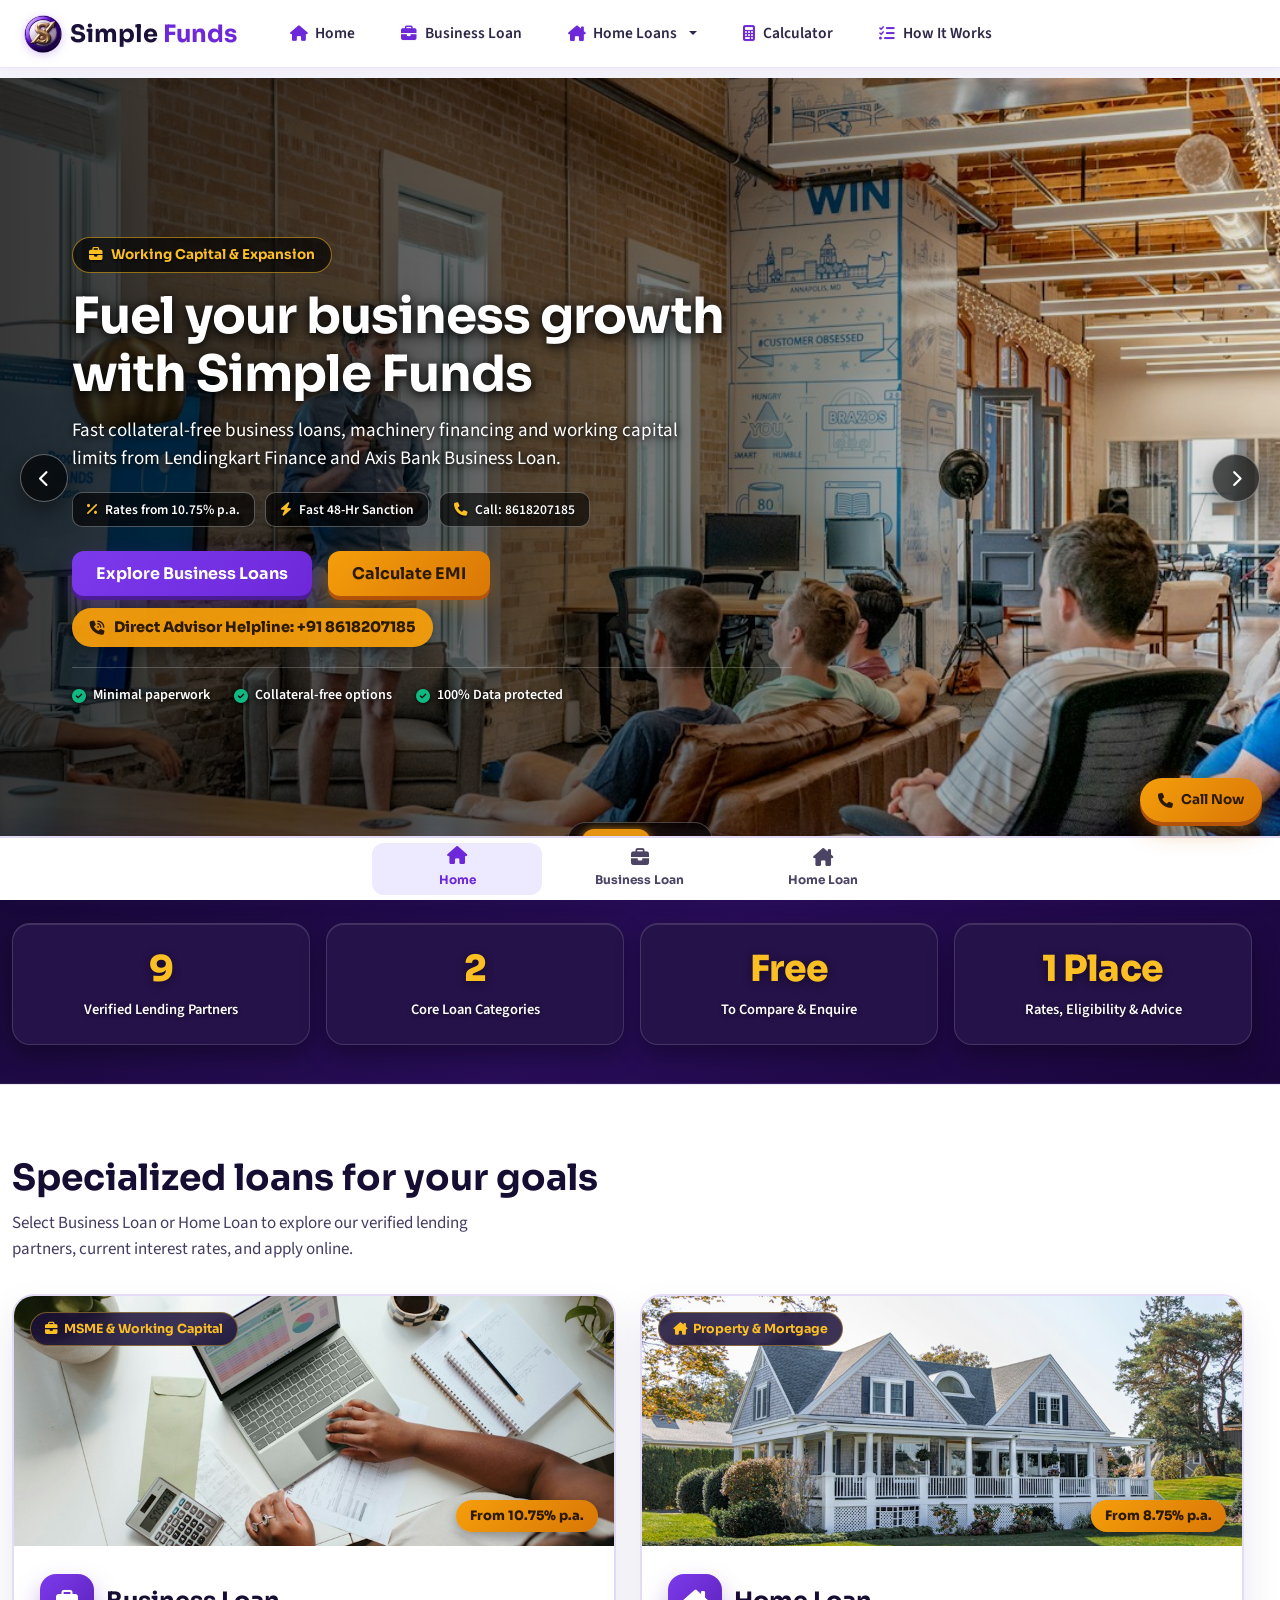
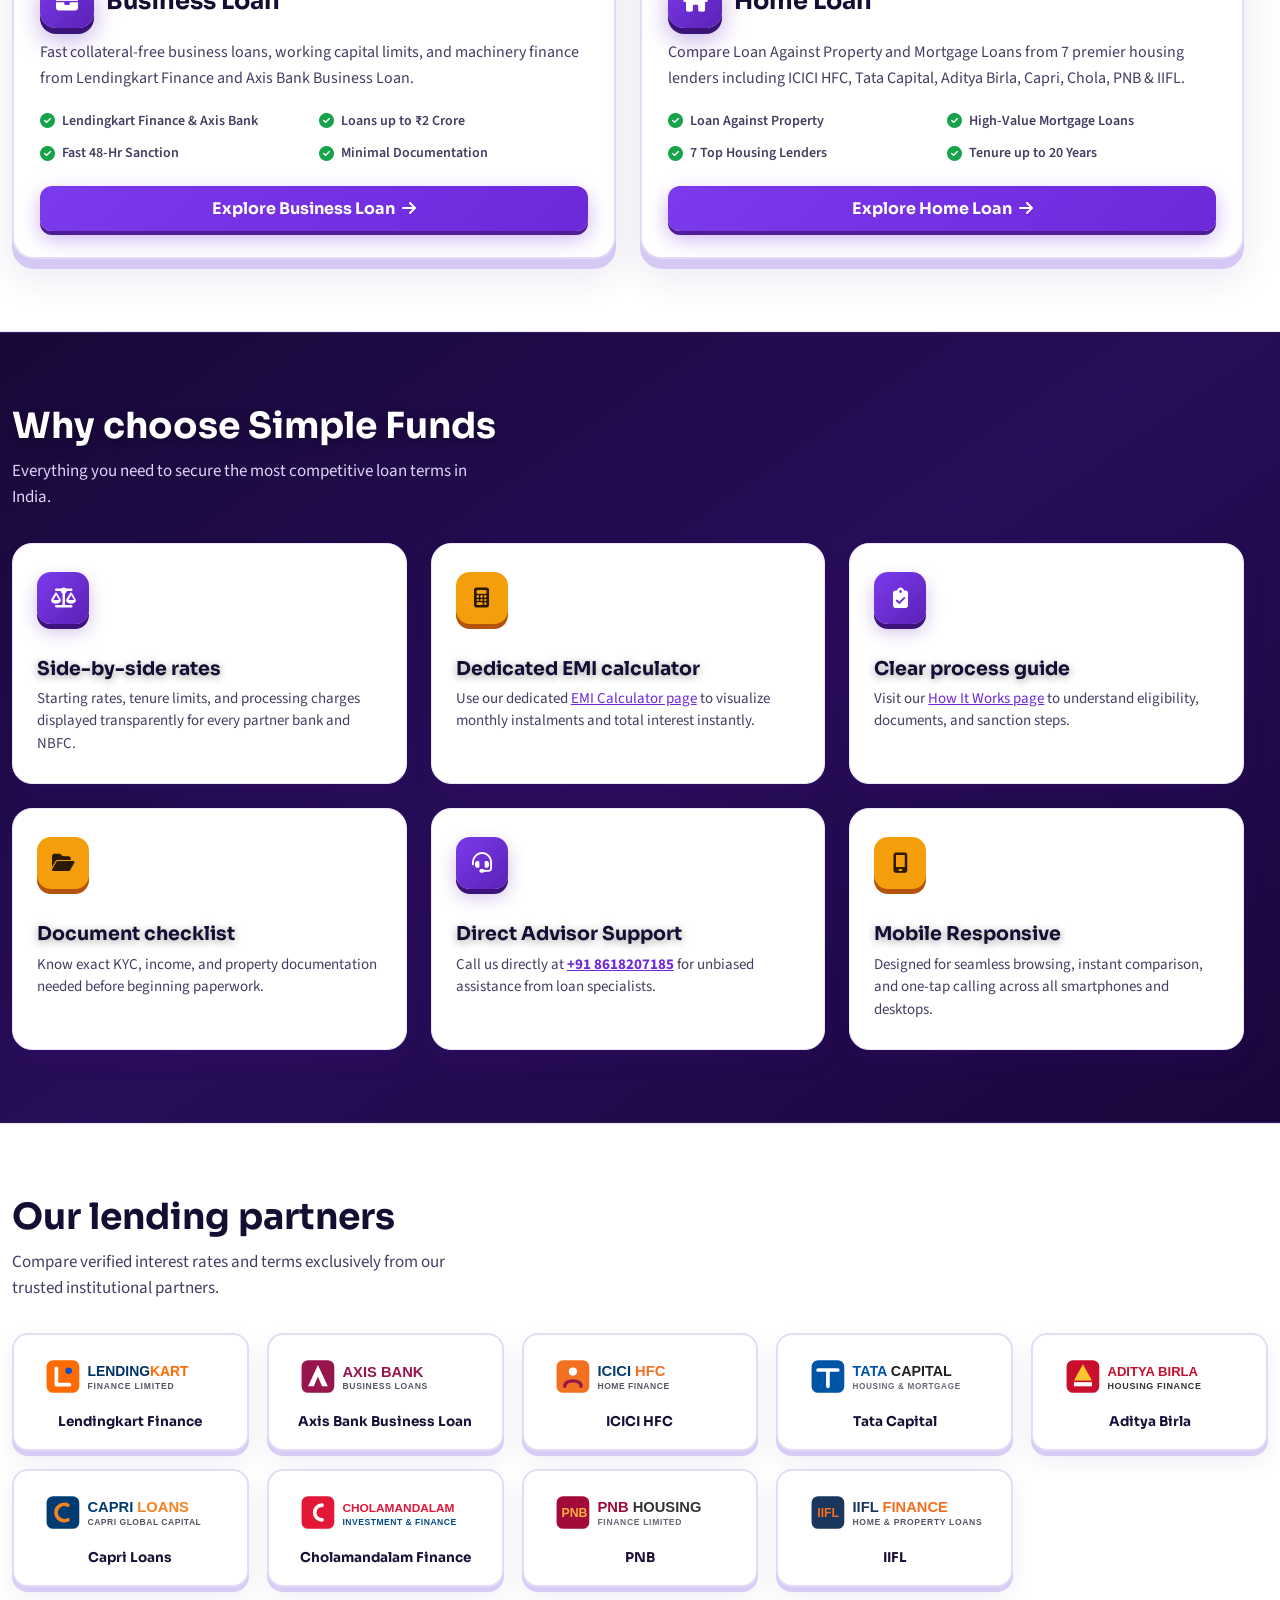
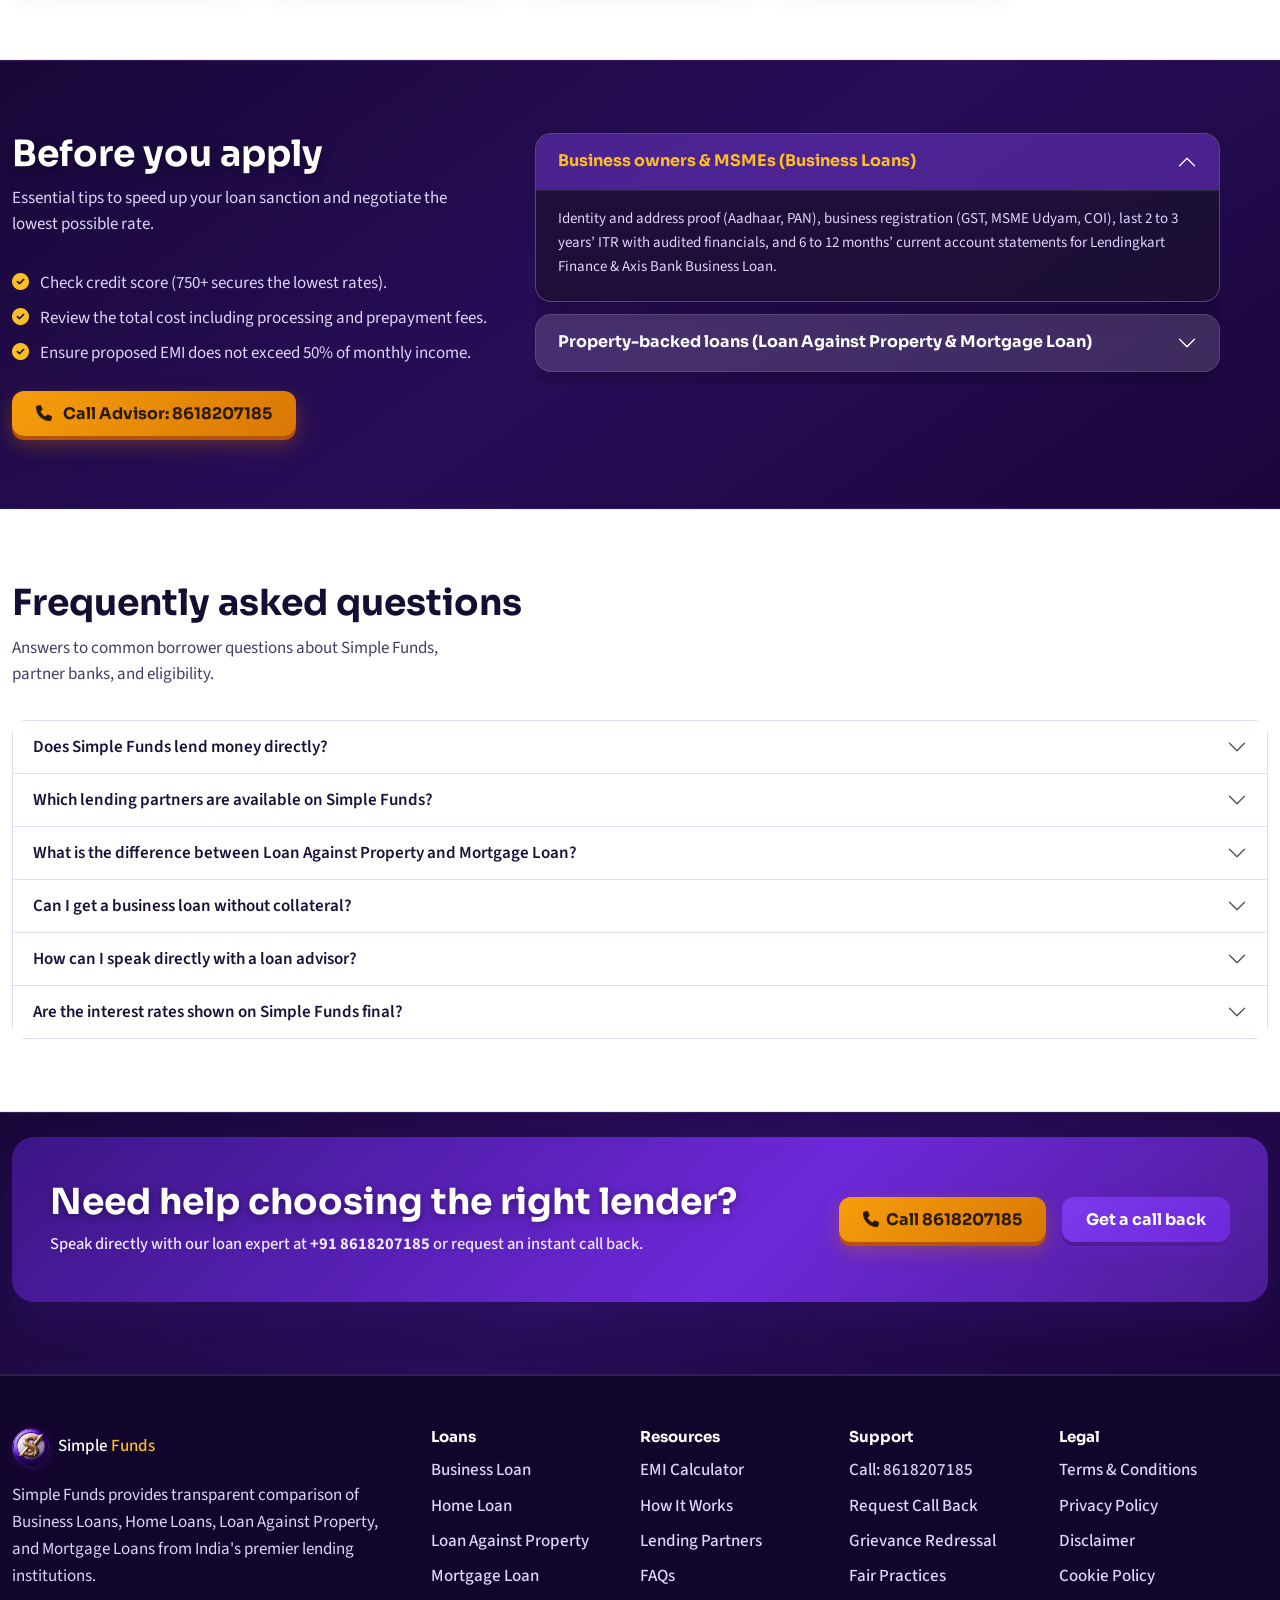
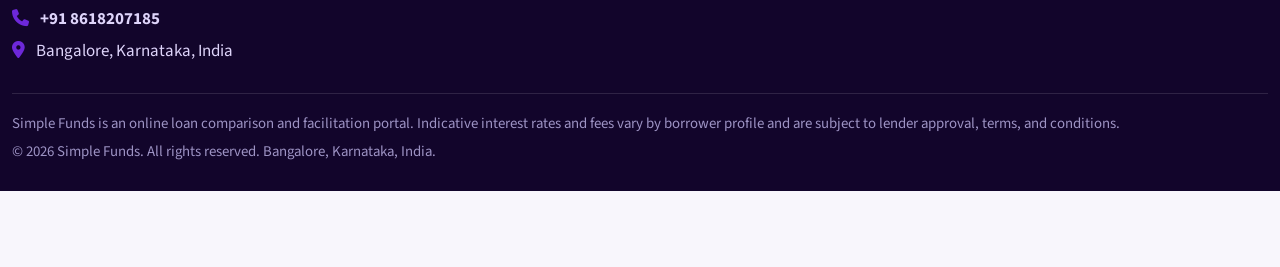
==== index.html @ 4ee2e605 "initial commit" ====
<!DOCTYPE html>
<html lang="en" data-bs-theme="light">

<head>
  <meta charset="utf-8">
  <meta name="viewport" content="width=device-width, initial-scale=1, viewport-fit=cover">
  <title>Simple Funds – Compare Business Loans &amp; Home Loans</title>
  <meta name="description"
    content="Simple Funds helps you compare Business Loans, Home Loans, Loan Against Property, and Mortgage Loans from India's top verified lenders. Call +91 8618207185.">
  <link rel="icon" href="assets/favicon.png" type="image/png">
  <link href="https://fonts.googleapis.com/css2?family=Sora:wght@500;600;700;800&family=Source+Sans+3:wght@400;600;700&display=swap"
    rel="stylesheet">
  <link rel="stylesheet" href="https://cdnjs.cloudflare.com/ajax/libs/font-awesome/6.5.1/css/all.min.css">
  <link href="css/bootstrap.min.css" rel="stylesheet">
  <link href="css/style.css" rel="stylesheet">
  <link href="css/carousel.css" rel="stylesheet">
  <link href="css/responsive.css" rel="stylesheet">
</head>

<body>
  <!-- Preloader -->
  <div class="sf-preloader" id="preloader" aria-label="Loading Simple Funds">
    <div class="sf-preloader-box">
      <div class="sf-preloader-ring-wrap">
        <div class="sf-preloader-ring"></div>
        <img src="assets/logo.png" alt="Simple Funds Logo" class="sf-preloader-logo">
      </div>
      <div class="sf-preloader-brand">Simple <span>Funds</span></div>
      <div class="sf-preloader-sub">Trusted Loan Partner</div>
    </div>
  </div>

  <!-- Fixed Top Navbar (No Login/Register Buttons, No Phone Number) -->
  <header>
    <nav class="navbar navbar-expand-xl qf-nav fixed-top" aria-label="Main">
      <div class="container-fluid">
        <a class="navbar-brand d-flex align-items-center gap-2" href="index.html">
          <img src="assets/logo.png" alt="Simple Funds Logo" class="brand-logo-img" width="40" height="40">
          <span class="wm">Simple <span class="b2">Funds</span></span>
        </a>
        <button class="navbar-toggler" type="button" data-bs-toggle="collapse" data-bs-target="#nav" aria-controls="nav"
          aria-expanded="false" aria-label="Toggle navigation"><span class="tg"></span></button>
        <div class="collapse navbar-collapse" id="nav">
          <ul class="navbar-nav ms-auto mb-2 mb-xl-0" id="menu">
            <li class="nav-item">
              <a class="nav-link active" href="index.html"><i class="fa-solid fa-house"></i> Home</a>
            </li>
            <li class="nav-item">
              <a class="nav-link" href="business-loan.html"><i class="fa-solid fa-briefcase"></i> Business Loan</a>
            </li>
            <li class="nav-item dropdown">
              <a class="nav-link dropdown-toggle" href="home-loan.html" role="button" data-bs-toggle="dropdown" aria-expanded="false">
                <i class="fa-solid fa-house-chimney"></i> Home Loans
              </a>
              <ul class="dropdown-menu">
                <li><a class="dropdown-item" href="home-loan.html"><i class="fa-solid fa-house-chimney"></i> Home Loan Overview</a></li>
                <li><a class="dropdown-item" href="loan-against-property.html"><i class="fa-solid fa-landmark"></i> Loan Against Property</a></li>
                <li><a class="dropdown-item" href="mortgage-loan.html"><i class="fa-solid fa-file-contract"></i> Mortgage Loan</a></li>
              </ul>
            </li>
            <li class="nav-item">
              <a class="nav-link" href="calculator.html"><i class="fa-solid fa-calculator"></i> Calculator</a>
            </li>
            <li class="nav-item">
              <a class="nav-link" href="how-it-works.html"><i class="fa-solid fa-list-check"></i> How It Works</a>
            </li>
          </ul>
        </div>
      </div>
    </nav>
  </header>

  <!-- HOME VIEW -->
  <main id="view-home">
    <!-- SECTION 1: FULL-SECTION HERO CAROUSEL WITH DISTINCT PHOTOS & PHONE -->
    <section class="hero-full-section" id="heroSection">
      <div class="hero-carousel-container" id="heroCarousel">
        <!-- Slide 1: Business Loan -->
        <div class="hero-slide active" data-slide="0">
          <div class="hero-slide-bg" style="background-image: url('assets/hero-business-loan.jpg')"></div>
          <div class="hero-slide-overlay"></div>
          <div class="container hero-content-container">
            <div class="hero-direct-content">
              <span class="eyebrow"><i class="fa-solid fa-briefcase"></i> Working Capital &amp; Expansion</span>
              <h1 class="hero-title">Fuel your business growth with Simple Funds</h1>
              <p class="hero-lead">Fast collateral-free business loans, machinery financing and working capital limits from Lendingkart Finance and Axis Bank Business Loan.</p>
              <div class="hero-highlights">
                <span class="hl-chip"><i class="fa-solid fa-percent"></i> Rates from 10.75% p.a.</span>
                <span class="hl-chip"><i class="fa-solid fa-bolt"></i> Fast 48-Hr Sanction</span>
                <span class="hl-chip"><i class="fa-solid fa-phone"></i> Call: 8618207185</span>
              </div>
              <div class="d-flex flex-wrap gap-3 mt-4">
                <a class="btn btn-3d" href="business-loan.html">Explore Business Loans</a>
                <a class="btn btn-3d btn-alt" href="calculator.html">Calculate EMI</a>
              </div>
              <div>
                <a href="tel:8618207185" class="hero-phone-pill"><i class="fa-solid fa-phone-volume"></i> Direct Advisor Helpline: +91 8618207185</a>
              </div>
              <ul class="hero-ticks">
                <li><i class="fa-solid fa-circle-check"></i> Minimal paperwork</li>
                <li><i class="fa-solid fa-circle-check"></i> Collateral-free options</li>
                <li><i class="fa-solid fa-circle-check"></i> 100% Data protected</li>
              </ul>
            </div>
          </div>
        </div>

        <!-- Slide 2: Home Loan -->
        <div class="hero-slide" data-slide="1">
          <div class="hero-slide-bg" style="background-image: url('assets/hero-home-loan.jpg')"></div>
          <div class="hero-slide-overlay"></div>
          <div class="container hero-content-container">
            <div class="hero-direct-content">
              <span class="eyebrow"><i class="fa-solid fa-house-chimney"></i> Property &amp; Housing Finance</span>
              <h1 class="hero-title">Unlock the best property &amp; home loan rates</h1>
              <p class="hero-lead">Compare Loan Against Property and Mortgage Loans across 7 premier housing finance institutions with personalized advisor guidance.</p>
              <div class="hero-highlights">
                <span class="hl-chip"><i class="fa-solid fa-percent"></i> Rates from 8.75% p.a.</span>
                <span class="hl-chip"><i class="fa-solid fa-calendar"></i> Up to 20 Yrs Tenure</span>
                <span class="hl-chip"><i class="fa-solid fa-phone"></i> Helpdesk: 8618207185</span>
              </div>
              <div class="d-flex flex-wrap gap-3 mt-4">
                <a class="btn btn-3d" href="home-loan.html">Explore Home Loans</a>
                <a class="btn btn-3d btn-alt" href="calculator.html">Calculate EMI</a>
              </div>
              <div>
                <a href="tel:8618207185" class="hero-phone-pill"><i class="fa-solid fa-phone-volume"></i> Home Loan Desk: +91 8618207185</a>
              </div>
              <ul class="hero-ticks">
                <li><i class="fa-solid fa-circle-check"></i> Instant eligibility check</li>
                <li><i class="fa-solid fa-circle-check"></i> Zero hidden charges</li>
                <li><i class="fa-solid fa-circle-check"></i> Doorstep documentation</li>
              </ul>
            </div>
          </div>
        </div>

        <!-- Slide 3: Mortgage Loan -->
        <div class="hero-slide" data-slide="2">
          <div class="hero-slide-bg" style="background-image: url('assets/carousel-mortgage.jpg')"></div>
          <div class="hero-slide-overlay"></div>
          <div class="container hero-content-container">
            <div class="hero-direct-content">
              <span class="eyebrow"><i class="fa-solid fa-file-contract"></i> High-Value Funding</span>
              <h1 class="hero-title">Unlock high capital with property mortgage loans</h1>
              <p class="hero-lead">Leverage your residential or commercial property to secure large funds from ICICI HFC, Tata Capital, Aditya Birla, Capri, Chola, PNB &amp; IIFL.</p>
              <div class="hero-highlights">
                <span class="hl-chip"><i class="fa-solid fa-percent"></i> Rates from 8.75% p.a.</span>
                <span class="hl-chip"><i class="fa-solid fa-coins"></i> High Loan Amounts</span>
                <span class="hl-chip"><i class="fa-solid fa-phone"></i> 8618207185</span>
              </div>
              <div class="d-flex flex-wrap gap-3 mt-4">
                <a class="btn btn-3d" href="mortgage-loan.html">View Mortgage Rates</a>
                <a class="btn btn-3d btn-alt" href="calculator.html">Calculate EMI</a>
              </div>
              <div>
                <a href="tel:8618207185" class="hero-phone-pill"><i class="fa-solid fa-phone-volume"></i> Mortgage Specialist: +91 8618207185</a>
              </div>
              <ul class="hero-ticks">
                <li><i class="fa-solid fa-circle-check"></i> Continue owning your property</li>
                <li><i class="fa-solid fa-circle-check"></i> Lower EMI with long tenure</li>
                <li><i class="fa-solid fa-circle-check"></i> Quick valuation &amp; sanction</li>
              </ul>
            </div>
          </div>
        </div>

        <!-- Slide 4: Loan Against Property -->
        <div class="hero-slide" data-slide="3">
          <div class="hero-slide-bg" style="background-image: url('assets/carousel-property.jpg')"></div>
          <div class="hero-slide-overlay"></div>
          <div class="container hero-content-container">
            <div class="hero-direct-content">
              <span class="eyebrow"><i class="fa-solid fa-landmark"></i> Commercial &amp; Residential</span>
              <h1 class="hero-title">Loan against property at attractive interest rates</h1>
              <p class="hero-lead">Monetize your property's value without selling it. Enjoy high funding limits up to 70% LTV, flexible repayment, and fast processing.</p>
              <div class="hero-highlights">
                <span class="hl-chip"><i class="fa-solid fa-percent"></i> Rates from 8.75% p.a.</span>
                <span class="hl-chip"><i class="fa-solid fa-chart-line"></i> Up to 70% Property Value</span>
                <span class="hl-chip"><i class="fa-solid fa-phone"></i> 8618207185</span>
              </div>
              <div class="d-flex flex-wrap gap-3 mt-4">
                <a class="btn btn-3d" href="loan-against-property.html">Explore Loan Against Property</a>
                <a class="btn btn-3d btn-alt" href="calculator.html">Calculate EMI</a>
              </div>
              <div>
                <a href="tel:8618207185" class="hero-phone-pill"><i class="fa-solid fa-phone-volume"></i> Talk to LAP Expert: +91 8618207185</a>
              </div>
              <ul class="hero-ticks">
                <li><i class="fa-solid fa-circle-check"></i> For salaried &amp; business owners</li>
                <li><i class="fa-solid fa-circle-check"></i> Transparent fee structure</li>
                <li><i class="fa-solid fa-circle-check"></i> End-to-end advisor support</li>
              </ul>
            </div>
          </div>
        </div>
      </div>

      <!-- Carousel Navigation Controls -->
      <button class="hero-nav-btn hero-prev-btn" id="heroPrevBtn" aria-label="Previous Slide">
        <i class="fa-solid fa-chevron-left"></i>
      </button>
      <button class="hero-nav-btn hero-next-btn" id="heroNextBtn" aria-label="Next Slide">
        <i class="fa-solid fa-chevron-right"></i>
      </button>

      <!-- Carousel Indicators -->
      <div class="hero-indicators" id="heroIndicators">
        <button class="hero-ind active" data-slide="0" aria-label="Slide 1: Business Loans"><span>Business</span></button>
        <button class="hero-ind" data-slide="1" aria-label="Slide 2: Home Loans"><span>Home</span></button>
        <button class="hero-ind" data-slide="2" aria-label="Slide 3: Mortgage Loans"><span>Mortgage</span></button>
        <button class="hero-ind" data-slide="3" aria-label="Slide 4: Loan Against Property"><span>Property</span></button>
      </div>
    </section>

    <!-- SECTION 2: FACTS -->
    <section class="facts sec-purple sec-relative">
      <div class="container position-relative" style="z-index: 1;">
        <div class="row g-3 text-center" id="facts">
          <div class="col-6 col-lg-3">
            <div class="fact tilt">
              <strong>9</strong>
              <span>Verified Lending Partners</span>
            </div>
          </div>
          <div class="col-6 col-lg-3">
            <div class="fact tilt">
              <strong>2</strong>
              <span>Core Loan Categories</span>
            </div>
          </div>
          <div class="col-6 col-lg-3">
            <div class="fact tilt">
              <strong>Free</strong>
              <span>To Compare &amp; Enquire</span>
            </div>
          </div>
          <div class="col-6 col-lg-3">
            <div class="fact tilt">
              <strong>1 Place</strong>
              <span>Rates, Eligibility &amp; Advice</span>
            </div>
          </div>
        </div>
      </div>
    </section>

    <!-- SECTION 3: SPECIALIZED LOANS FOR YOUR GOALS (ONLY 2 CARDS WITH PICTURE: BUSINESS LOAN & HOME LOAN) -->
    <section class="py-section sec-white sec-relative" id="loans">
      <div class="container position-relative" style="z-index: 1;">
        <h2>Specialized loans for your goals</h2>
        <p class="sub">Select Business Loan or Home Loan to explore our verified lending partners, current interest rates, and apply online.</p>
        <div class="row g-4" id="cards">
          <!-- Card 1: Business Loan with Picture -->
          <div class="col-md-6">
            <a class="loan-pic-card tilt" href="business-loan.html">
              <div class="loan-pic-wrap">
                <img src="assets/card-business-loan.jpg" alt="Business Loan">
                <span class="loan-pic-badge"><i class="fa-solid fa-briefcase"></i> MSME &amp; Working Capital</span>
                <span class="loan-pic-rate-pill">From 10.75% p.a.</span>
              </div>
              <div class="loan-pic-body">
                <div class="loan-pic-title">
                  <span class="ico3d"><i class="fa-solid fa-briefcase"></i></span>
                  <h3>Business Loan</h3>
                </div>
                <p class="loan-pic-desc">Fast collateral-free business loans, working capital limits, and machinery finance from Lendingkart Finance and Axis Bank Business Loan.</p>
                <ul class="loan-pic-points">
                  <li><i class="fa-solid fa-circle-check"></i> Lendingkart Finance</li>
                  <li><i class="fa-solid fa-circle-check"></i> Axis Bank Business Loan</li>
                  <li><i class="fa-solid fa-circle-check"></i> Fast 48-Hr Sanction</li>
                  <li><i class="fa-solid fa-circle-check"></i> Minimal Documentation</li>
                </ul>
                <div class="loan-pic-Action">
                  <span class="btn btn-3d w-100">Explore Business Loan <i class="fa-solid fa-arrow-right ms-1"></i></span>
                </div>
              </div>
            </a>
          </div>

          <!-- Card 2: Home Loan with Picture -->
          <div class="col-md-6">
            <a class="loan-pic-card tilt" href="home-loan.html">
              <div class="loan-pic-wrap">
                <img src="assets/card-home-loan.jpg" alt="Home Loan">
                <span class="loan-pic-badge"><i class="fa-solid fa-house-chimney"></i> Property &amp; Mortgage</span>
                <span class="loan-pic-rate-pill">From 8.75% p.a.</span>
              </div>
              <div class="loan-pic-body">
                <div class="loan-pic-title">
                  <span class="ico3d"><i class="fa-solid fa-house-chimney"></i></span>
                  <h3>Home Loan</h3>
                </div>
                <p class="loan-pic-desc">Click to explore Loan Against Property and Mortgage Loans from 7 premier housing lenders: ICICI HFC, Tata Capital, Aditya Birla, Capri, Chola, PNB &amp; IIFL.</p>
                <ul class="loan-pic-points">
                  <li><i class="fa-solid fa-circle-check"></i> Loan Against Property</li>
                  <li><i class="fa-solid fa-circle-check"></i> Mortgage Loan</li>
                  <li><i class="fa-solid fa-circle-check"></i> 7 Top Housing Lenders</li>
                  <li><i class="fa-solid fa-circle-check"></i> Tenure up to 20 Years</li>
                </ul>
                <div class="loan-pic-Action">
                  <span class="btn btn-3d w-100">Explore Home Loan <i class="fa-solid fa-arrow-right ms-1"></i></span>
                </div>
              </div>
            </a>
          </div>
        </div>
      </div>
    </section>

    <!-- SECTION 4: WHY CHOOSE SIMPLE FUNDS (FEATURES) -->
    <section class="py-section sec-purple sec-relative" id="features">
      <div class="container position-relative" style="z-index: 1;">
        <h2>Why choose Simple Funds</h2>
        <p class="sub">Everything you need to secure the most competitive loan terms in India.</p>
        <div class="row g-4 alt-ico">
          <div class="col-md-6 col-lg-4">
            <div class="feat tilt"><span class="ico3d"><i class="fa-solid fa-scale-balanced"></i></span>
              <h3>Side-by-side rates</h3>
              <p>Starting rates, tenure limits, and processing charges displayed transparently for every partner bank and NBFC.</p>
            </div>
          </div>
          <div class="col-md-6 col-lg-4">
            <div class="feat tilt"><span class="ico3d"><i class="fa-solid fa-calculator"></i></span>
              <h3>Dedicated EMI calculator</h3>
              <p>Use our dedicated <a href="calculator.html">EMI Calculator page</a> to visualize monthly instalments and total interest instantly.</p>
            </div>
          </div>
          <div class="col-md-6 col-lg-4">
            <div class="feat tilt"><span class="ico3d"><i class="fa-solid fa-clipboard-check"></i></span>
              <h3>Clear process guide</h3>
              <p>Visit our <a href="how-it-works.html">How It Works page</a> to understand eligibility, documents, and sanction steps.</p>
            </div>
          </div>
          <div class="col-md-6 col-lg-4">
            <div class="feat tilt"><span class="ico3d"><i class="fa-solid fa-folder-open"></i></span>
              <h3>Document checklist</h3>
              <p>Know exact KYC, income, and property documentation needed before beginning paperwork.</p>
            </div>
          </div>
          <div class="col-md-6 col-lg-4">
            <div class="feat tilt"><span class="ico3d"><i class="fa-solid fa-headset"></i></span>
              <h3>Direct Advisor Support</h3>
              <p>Call us directly at <strong><a href="tel:8618207185">+91 8618207185</a></strong> for unbiased assistance from loan specialists.</p>
            </div>
          </div>
          <div class="col-md-6 col-lg-4">
            <div class="feat tilt"><span class="ico3d"><i class="fa-solid fa-mobile-screen"></i></span>
              <h3>Mobile Responsive</h3>
              <p>Designed for seamless browsing, instant comparison, and one-tap calling across all smartphones and desktops.</p>
            </div>
          </div>
        </div>
      </div>
    </section>

    <!-- SECTION 5: OUR LENDING PARTNERS (ONLY THE LISTED BANKS) -->
    <section class="py-section sec-white sec-relative" id="partners">
      <div class="container position-relative" style="z-index: 1;">
        <h2>Our lending partners</h2>
        <p class="sub">Compare verified interest rates and terms exclusively from our trusted institutional partners.</p>
        <div class="partners-logo-grid" id="partnerList">
          <a href="business-loan.html" class="partner-logo-card tilt">
            <img src="assets/lenders/lendingkart.svg" alt="Lendingkart Finance Logo">
            <span>Lendingkart Finance</span>
          </a>
          <a href="business-loan.html" class="partner-logo-card tilt">
            <img src="assets/lenders/axis-bank.svg" alt="Axis Bank Business Loan Logo">
            <span>Axis Bank Business Loan</span>
          </a>
          <a href="loan-against-property.html" class="partner-logo-card tilt">
            <img src="assets/lenders/icici-hfc.svg" alt="ICICI HFC Logo">
            <span>ICICI HFC</span>
          </a>
          <a href="loan-against-property.html" class="partner-logo-card tilt">
            <img src="assets/lenders/tata-capital.svg" alt="Tata Capital Logo">
            <span>Tata Capital</span>
          </a>
          <a href="loan-against-property.html" class="partner-logo-card tilt">
            <img src="assets/lenders/aditya-birla.svg" alt="Aditya Birla Logo">
            <span>Aditya Birla</span>
          </a>
          <a href="loan-against-property.html" class="partner-logo-card tilt">
            <img src="assets/lenders/capri-loans.svg" alt="Capri Loans Logo">
            <span>Capri Loans</span>
          </a>
          <a href="loan-against-property.html" class="partner-logo-card tilt">
            <img src="assets/lenders/chola.svg" alt="Cholamandalam Finance Logo">
            <span>Cholamandalam Finance</span>
          </a>
          <a href="loan-against-property.html" class="partner-logo-card tilt">
            <img src="assets/lenders/pnb.svg" alt="PNB Housing Finance Logo">
            <span>PNB</span>
          </a>
          <a href="loan-against-property.html" class="partner-logo-card tilt">
            <img src="assets/lenders/iifl.svg" alt="IIFL Finance Logo">
            <span>IIFL</span>
          </a>
        </div>
      </div>
    </section>

    <!-- SECTION 6: BEFORE YOU APPLY -->
    <section class="py-section sec-purple sec-relative" id="guide">
      <div class="container position-relative" style="z-index: 1;">
        <div class="row g-5">
          <div class="col-lg-5">
            <h2>Before you apply</h2>
            <p class="sub">Essential tips to speed up your loan sanction and negotiate the lowest possible rate.</p>
            <ul class="ticks">
              <li><i class="fa-solid fa-circle-check"></i> Check credit score (750+ secures the lowest rates).</li>
              <li><i class="fa-solid fa-circle-check"></i> Review the total cost including processing and prepayment fees.</li>
              <li><i class="fa-solid fa-circle-check"></i> Ensure proposed EMI does not exceed 50% of monthly income.</li>
            </ul>
            <div class="mt-4">
              <a href="tel:8618207185" class="btn btn-3d btn-alt"><i class="fa-solid fa-phone me-2"></i> Call Advisor: 8618207185</a>
            </div>
          </div>
          <div class="col-lg-7">
            <div class="accordion" id="docs">
              <div class="accordion-item tilt">
                <h3 class="accordion-header"><button class="accordion-button" type="button" data-bs-toggle="collapse"
                    data-bs-target="#d1" aria-expanded="true" aria-controls="d1">Business owners &amp; MSMEs (Business Loans)</button></h3>
                <div id="d1" class="accordion-collapse collapse show" data-bs-parent="#docs">
                  <div class="accordion-body">Identity and address proof (Aadhaar, PAN), business registration (GST, MSME Udyam, COI), last
                    2 to 3 years’ ITR with audited financials, and 6 to 12 months’ current account statements for Lendingkart Finance &amp; Axis Bank Business Loan.</div>
                </div>
              </div>
              <div class="accordion-item tilt">
                <h3 class="accordion-header"><button class="accordion-button collapsed" type="button"
                    data-bs-toggle="collapse" data-bs-target="#d2" aria-expanded="false"
                    aria-controls="d2">Property-backed loans (Loan Against Property &amp; Mortgage Loan)</button></h3>
                <div id="d2" class="accordion-collapse collapse" data-bs-parent="#docs">
                  <div class="accordion-body">Registered title deed, chain of prior deeds, approved building plan, latest property
                    tax receipts, and encumbrance certificate, along with income and KYC proofs for ICICI HFC, Tata Capital, Aditya Birla, Capri Loans, Cholamandalam Finance, PNB, and IIFL.</div>
                </div>
              </div>
            </div>
          </div>
        </div>
      </div>
    </section>

    <!-- SECTION 7: FAQ -->
    <section class="py-section sec-white sec-relative" id="faq">
      <div class="container position-relative" style="z-index: 1;">
        <h2>Frequently asked questions</h2>
        <p class="sub">Answers to common borrower questions about Simple Funds, partner banks, and eligibility.</p>
        <div class="accordion" id="faqs"></div>
      </div>
    </section>

    <!-- SECTION 8: CTA -->
    <section class="cta sec-purple sec-relative">
      <div class="container position-relative" style="z-index: 1;">
        <div class="cta-in tilt">
          <div>
            <h2>Need help choosing the right lender?</h2>
            <p>Speak directly with our loan expert at <strong>+91 8618207185</strong> or request an instant call back.</p>
          </div>
          <div class="d-flex flex-wrap gap-3">
            <a class="btn btn-3d btn-alt" href="tel:8618207185"><i class="fa-solid fa-phone me-1"></i> Call 8618207185</a>
            <button class="btn btn-3d" type="button" data-apply>Get a call back</button>
          </div>
        </div>
      </div>
    </section>
  </main>

  <!-- FOOTER -->
  <footer class="qf-foot sec-purple-foot">
    <div class="container">
      <div class="row g-4">
        <div class="col-lg-4">
          <a class="navbar-brand d-flex align-items-center gap-2" href="index.html">
            <img src="assets/logo.png" alt="Simple Funds Logo" class="brand-logo-img" width="40" height="40">
            <span class="wm">Simple <span class="b2">Funds</span></span>
          </a>
          <p class="mt-3">Simple Funds provides transparent comparison of Business Loans, Home Loans, Loan Against Property, and Mortgage Loans from India's premier lending institutions.</p>
          <p class="mb-1"><i class="fa-solid fa-phone me-2"></i> <a href="tel:8618207185" class="text-decoration-none fw-bold">+91 8618207185</a></p>
          <p class="mb-0"><i class="fa-solid fa-location-dot me-2"></i> Bangalore, Karnataka, India</p>
        </div>
        <div class="col-6 col-lg-2">
          <h3>Loans</h3>
          <ul>
            <li><a href="business-loan.html">Business Loan</a></li>
            <li><a href="home-loan.html">Home Loan</a></li>
            <li><a href="loan-against-property.html">Loan Against Property</a></li>
            <li><a href="mortgage-loan.html">Mortgage Loan</a></li>
          </ul>
        </div>
        <div class="col-6 col-lg-2">
          <h3>Resources</h3>
          <ul>
            <li><a href="calculator.html">EMI Calculator</a></li>
            <li><a href="how-it-works.html">How It Works</a></li>
            <li><a href="#partners">Lending Partners</a></li>
            <li><a href="#faq">FAQs</a></li>
          </ul>
        </div>
        <div class="col-6 col-lg-2">
          <h3>Support</h3>
          <ul>
            <li><a href="tel:8618207185">Call: 8618207185</a></li>
            <li><button data-apply>Request Call Back</button></li>
            <li><button data-legal="grievance">Grievance Redressal</button></li>
            <li><button data-legal="fair">Fair Practices</button></li>
          </ul>
        </div>
        <div class="col-6 col-lg-2">
          <h3>Legal</h3>
          <ul>
            <li><button data-legal="terms">Terms &amp; Conditions</button></li>
            <li><button data-legal="privacy">Privacy Policy</button></li>
            <li><button data-legal="disclaimer">Disclaimer</button></li>
            <li><button data-legal="cookies">Cookie Policy</button></li>
          </ul>
        </div>
      </div>
      <hr>
      <p class="small mb-1">Simple Funds is an online loan comparison and facilitation portal. Indicative interest rates and fees vary by borrower profile and are subject to lender approval, terms, and conditions.</p>
      <p class="small mb-0">© <span id="yr">2026</span> Simple Funds. All rights reserved. Bangalore, Karnataka, India.</p>
    </div>
  </footer>

  <!-- Floating Sticky Call Button (Bottom Right - Just Call Now) -->
  <a href="tel:8618207185" class="floating-call-btn" aria-label="Call Now" id="stickyCallBtn">
    <i class="fa-solid fa-phone"></i>
    <span>Call Now</span>
  </a>

  <!-- Sticky Bottom Navigation Bar (Only Home, Business Loan, Home Loan) -->
  <nav class="sticky-bottom-bar" aria-label="Bottom Navigation">
    <div class="container">
      <a href="index.html" class="bottom-tab active" id="tabHome">
        <i class="fa-solid fa-house"></i>
        <span>Home</span>
      </a>
      <a href="business-loan.html" class="bottom-tab" id="tabBusiness">
        <i class="fa-solid fa-briefcase"></i>
        <span>Business Loan</span>
      </a>
      <a href="home-loan.html" class="bottom-tab" id="tabHomeLoan">
        <i class="fa-solid fa-house-chimney"></i>
        <span>Home Loan</span>
      </a>
    </div>
  </nav>

  <!-- Modals -->
  <div class="modal fade" id="applyModal" tabindex="-1" aria-labelledby="applyTitle" aria-hidden="true">
    <div class="modal-dialog modal-dialog-centered">
      <div class="modal-content">
        <div class="modal-header">
          <h2 class="modal-title" id="applyTitle">Apply / Get a Call Back</h2>
          <button type="button" class="btn-close" data-bs-dismiss="modal" aria-label="Close"></button>
        </div>
        <form id="form" class="modal-body row g-3">
          <div class="col-12">
            <div class="p-2 rounded bg-light border d-flex align-items-center justify-content-between">
              <span class="small fw-semibold">Instant Helpline:</span>
              <a href="tel:8618207185" class="fw-bold text-decoration-none"><i class="fa-solid fa-phone me-1"></i> +91 8618207185</a>
            </div>
          </div>
          <div class="col-md-6"><label class="form-label" for="f-name">Full name</label><input id="f-name" name="name"
              class="form-control" required autocomplete="name"></div>
          <div class="col-md-6"><label class="form-label" for="f-phone">Mobile number</label><input id="f-phone"
              name="phone" class="form-control" required inputmode="tel" pattern="[0-9+ ]{10,14}" autocomplete="tel">
          </div>
          <div class="col-md-6"><label class="form-label" for="f-type">Loan type</label>
            <select id="f-type" name="type" class="form-select">
              <option value="Business Loan">Business Loan</option>
              <option value="Home Loan">Home Loan</option>
              <option value="Loan Against Property">Loan Against Property</option>
              <option value="Mortgage Loan">Mortgage Loan</option>
            </select>
          </div>
          <div class="col-md-6"><label class="form-label" for="f-lender">Preferred lender</label><input
              id="f-lender" name="lender" class="form-control" placeholder="e.g. Axis Bank, ICICI HFC"></div>
          <div class="col-md-6"><label class="form-label" for="f-amt">Amount needed (₹)</label><input id="f-amt"
              name="amount" class="form-control" required inputmode="numeric"></div>
          <div class="col-md-6"><label class="form-label" for="f-city">City</label><input id="f-city" name="city"
              class="form-control" autocomplete="address-level2"></div>
          <div class="col-12"><button class="btn btn-3d w-100" type="submit">Submit Application Request</button></div>
        </form>
      </div>
    </div>
  </div>

  <div class="modal fade" id="legalModal" tabindex="-1" aria-labelledby="legalTitle" aria-hidden="true">
    <div class="modal-dialog modal-dialog-centered modal-dialog-scrollable modal-lg">
      <div class="modal-content">
        <div class="modal-header">
          <h2 class="modal-title" id="legalTitle"></h2><button type="button" class="btn-close" data-bs-dismiss="modal"
            aria-label="Close"></button>
        </div>
        <div class="modal-body" id="legalBody"></div>
      </div>
    </div>
  </div>

  <!-- Scripts -->
  <script src="https://cdnjs.cloudflare.com/ajax/libs/bootstrap/5.3.2/js/bootstrap.bundle.min.js"></script>
  <script src="js/carousel.js"></script>
  <script src="js/app.js"></script>
</body>

</html>
---- css/style.css ----
:root {
    color-scheme: light !important;
    --bg: #f8f6fc;
    --surface: #ffffff;
    --ink: #1b1038;
    --muted: #4c4465;
    --line: #e3dcf7;
    --primary: #6d28d9;
    --deep: #4c1d95;
    --primary-ink: #ffffff;
    --soft: #ede9fe;
    --sec-g: #fff4d6;
    --sec-p: #ece5ff;
    --gold: #f59e0b;
    --gold-deep: #b45309;
    --gold-ink: #2b1a00;
    box-sizing: border-box;
    padding-top: env(safe-area-inset-top, 0px);
    padding-bottom: env(safe-area-inset-bottom, 0px)
}

html {
    scroll-padding-top: calc(env(safe-area-inset-top, 0px) + 72px);
    scroll-behavior: smooth
}

*,
*::before,
*::after {
    box-sizing: inherit
}

body {
    background: var(--bg);
    color: var(--ink);
    font: 400 17px/1.6 "Source Sans 3", system-ui, sans-serif;
    overflow-x: hidden;
    padding-top: 80px;
    padding-bottom: 74px;
}

h1,
h2,
h3 {
    font-family: Sora, system-ui, sans-serif;
    line-height: 1.18;
    color: var(--ink)
}

h1 {
    font-size: clamp(32px, 5vw, 54px);
    letter-spacing: -.02em;
    margin: 18px 0
}

h2 {
    font-size: clamp(25px, 3.4vw, 36px)
}

h3 {
    font-size: 19px
}

a {
    color: var(--primary)
}

:focus-visible {
    outline: 3px solid var(--primary);
    outline-offset: 2px
}

.py-section {
    padding: 72px 0
}

.sub {
    color: var(--muted);
    max-width: 58ch;
    margin: 10px 0 32px
}

.lead {
    color: var(--muted);
    font-size: 19px;
    max-width: 52ch
}

/* Spacious, Neatly Arranged Navbar */
.qf-nav {
    position: fixed;
    top: 0;
    left: 0;
    right: 0;
    width: 100%;
    z-index: 1050;
    background: #ffffff !important;
    border-bottom: 1.5px solid #e7e0f5 !important;
    box-shadow: 0 4px 20px rgba(40, 15, 100, 0.06) !important;
    padding: 12px 0 !important;
}

.qf-nav .container-fluid {
    max-width: 1440px;
    padding: 0 28px !important;
    display: flex;
    align-items: center;
}

.navbar-brand {
    display: inline-flex;
    align-items: center;
    gap: 12px;
    font: 700 24px Sora, sans-serif;
    color: #1b1038 !important;
    text-decoration: none;
    margin-right: 2.2rem !important;
    flex-shrink: 0;
}

.navbar-brand .b2 {
    color: var(--primary);
}

.brand-logo-img {
    width: 40px;
    height: 40px;
    object-fit: contain;
    filter: drop-shadow(0 2px 6px rgba(109, 40, 217, 0.25));
    flex: none;
}

#menu {
    display: flex;
    align-items: center;
    gap: 10px;
    margin: 0 !important;
    padding: 0;
}

.qf-nav .nav-link {
    color: #2e2646 !important;
    font-weight: 600;
    font-size: 15.5px;
    background: none;
    border: 0;
    padding: 9px 18px !important;
    border-radius: 10px;
    display: inline-flex;
    align-items: center;
    gap: 8px;
    transition: all 0.18s ease;
}

.qf-nav .nav-link i {
    color: var(--primary);
}

.qf-nav .nav-link:hover,
.qf-nav .show > .nav-link {
    color: var(--primary) !important;
    background: #f1edfc;
}

.navbar-toggler {
    border: 1px solid var(--line);
    color: var(--ink);
    padding: 10px 12px;
}

/* Home Loan Dropdown - Sized to Keep Everything Inside the Box */
.dropdown-menu {
    min-width: 270px !important;
    width: max-content !important;
    max-width: 95vw !important;
    background: #ffffff !important;
    border: 1.5px solid #dcd4f5 !important;
    border-radius: 14px !important;
    padding: 8px !important;
    box-shadow: 0 16px 36px rgba(40, 15, 100, 0.16) !important;
    box-sizing: border-box !important;
}

.dropdown-item {
    color: #1b1038 !important;
    font-weight: 600;
    font-size: 15px;
    border-radius: 8px !important;
    padding: 10px 16px !important;
    white-space: nowrap !important;
    display: flex;
    align-items: center;
    gap: 10px;
    transition: all 0.15s ease;
}

.dropdown-item i {
    color: var(--primary);
    width: 20px;
    text-align: center;
    flex-shrink: 0;
}

.dropdown-item:hover,
.dropdown-item.active {
    background: var(--primary) !important;
    color: #ffffff !important;
}

.dropdown-item:hover i,
.dropdown-item.active i {
    color: #ffffff !important;
}

.dropdown-item {
    color: var(--ink);
    border-radius: 8px;
    padding: 9px 14px
}

.dropdown-item:hover,
.dropdown-item.active {
    background: var(--primary);
    color: var(--primary-ink)
}

@media(max-width:991px) {
    .qf-nav .btn-3d {
        margin: 12px 0 8px;
        width: 100%
    }
}

/* 3D buttons */
.btn-3d {
    background: var(--primary);
    color: var(--primary-ink);
    border: 0;
    border-radius: 12px;
    padding: 11px 24px;
    font: 700 16px Sora, sans-serif;
    box-shadow: 0 6px 0 var(--deep), 0 12px 22px rgba(60, 20, 140, .28);
    transition: transform .08s, box-shadow .08s
}

.btn-3d:hover {
    color: var(--primary-ink);
    transform: translateY(-2px);
    box-shadow: 0 8px 0 var(--deep), 0 16px 26px rgba(60, 20, 140, .3)
}

.btn-3d:active {
    transform: translateY(5px);
    box-shadow: 0 1px 0 var(--deep), 0 3px 6px rgba(60, 20, 140, .25)
}

.btn-alt {
    background: var(--gold);
    color: var(--gold-ink);
    box-shadow: 0 6px 0 var(--gold-deep), 0 12px 22px rgba(60, 20, 140, .2)
}

.btn-alt:hover {
    background: var(--gold);
    color: var(--gold-ink);
    box-shadow: 0 8px 0 var(--gold-deep), 0 16px 26px rgba(60, 20, 140, .25)
}

.btn-alt:active {
    box-shadow: 0 1px 0 var(--gold-deep), 0 3px 6px rgba(60, 20, 140, .2)
}

/* hero */
.hero {
    padding: 64px 0 56px;
    background: radial-gradient(900px 420px at 85% -10%, var(--soft), transparent 70%)
}

.eyebrow {
    display: inline-flex;
    gap: 8px;
    align-items: center;
    background: var(--soft);
    color: var(--primary);
    font-weight: 600;
    font-size: 14px;
    padding: 6px 14px;
    border-radius: 99px
}

.ticks {
    list-style: none;
    padding: 0;
    margin: 28px 0 0;
    display: grid;
    gap: 8px;
    color: var(--muted)
}

.ticks i {
    color: var(--primary);
    margin-right: 8px
}

.hero-art {
    width: 100%;
    max-width: 540px;
    height: auto;
    display: block;
    margin: 0 auto;
    filter: drop-shadow(0 24px 30px rgba(60, 20, 140, .18))
}

.bob {
    animation: bob 5s ease-in-out infinite
}

.b2 {
    animation-duration: 6s;
    animation-direction: reverse
}

@keyframes bob {
    50% {
        translate: 0 -8px
    }
}

@media (prefers-reduced-motion:reduce) {
    .bob {
        animation: none
    }

    html {
        scroll-behavior: auto
    }
}

@media(max-width:575px) {
    .py-section {
        padding: 52px 0
    }
}

.facts {
    padding: 44px 0 38px;
    background: #ffffff;
}

.fact {
    background: #ffffff;
    border: 1.5px solid #ece7f8;
    border-radius: 18px;
    padding: 24px 18px;
    box-shadow: 0 4px 6px -1px rgba(109, 40, 217, 0.04), 0 12px 28px -4px rgba(109, 40, 217, 0.08);
    transition: transform 0.28s cubic-bezier(0.16, 1, 0.3, 1), box-shadow 0.28s ease, border-color 0.28s ease;
    height: 100%;
}

.fact:hover {
    transform: translateY(-6px) scale(1.02);
    border-color: #c4b5fd;
    box-shadow: 0 18px 36px -6px rgba(109, 40, 217, 0.16);
}

.fact-ico {
    display: inline-grid;
    place-items: center;
    width: 46px;
    height: 46px;
    border-radius: 14px;
    background: #f1edfc;
    color: var(--primary);
    font-size: 19px;
    margin-bottom: 8px;
    box-shadow: 0 4px 12px rgba(109, 40, 217, 0.12);
}

.fact strong {
    display: block;
    font: 700 32px Sora, sans-serif;
    color: var(--primary);
    line-height: 1.2;
    margin-bottom: 2px;
}

.fact span {
    color: var(--muted);
    font-size: 14.5px;
    font-weight: 600;
}

/* 3D Elevated Cards */
.tilt {
    transform-style: preserve-3d;
    transition: transform .25s ease-out, box-shadow .25s ease-out;
}

.card3d,
.lender,
.calc,
.stat,
.how,
.feat,
.panel-box {
    background: #ffffff;
    border: 1.5px solid #ece7f8;
    border-radius: 20px;
    box-shadow: 0 4px 6px -1px rgba(109, 40, 217, 0.04), 0 12px 28px -4px rgba(109, 40, 217, 0.08), inset 0 1px 0 rgba(255, 255, 255, 0.9);
    transition: transform 0.28s cubic-bezier(0.16, 1, 0.3, 1), box-shadow 0.28s ease, border-color 0.28s ease;
    position: relative;
    z-index: 1;
}

.card3d:hover,
.how:hover,
.feat:hover,
.lender:hover,
.panel-box:hover {
    transform: translateY(-8px) scale(1.015);
    border-color: #c4b5fd;
    box-shadow: 0 20px 42px -6px rgba(109, 40, 217, 0.16), 0 8px 16px -4px rgba(0, 0, 0, 0.04), inset 0 1px 0 rgba(255, 255, 255, 1);
}

.card3d {
    display: block;
    height: 100%;
    padding: 26px 22px;
    color: var(--ink);
    text-decoration: none;
}

.card3d:hover {
    border-color: #a78bfa;
}

.ico3d {
    display: inline-grid;
    place-items: center;
    width: 54px;
    height: 54px;
    border-radius: 16px;
    background: linear-gradient(135deg, #7c3aed 0%, #5b21b6 100%);
    color: var(--primary-ink);
    font-size: 22px;
    box-shadow: 0 6px 0 #3b1479, 0 12px 24px rgba(91, 33, 182, 0.35);
    transform: translateZ(28px);
    transition: transform 0.25s ease, box-shadow 0.25s ease;
}

.card3d:hover .ico3d,
.feat:hover .ico3d {
    transform: translateZ(34px) translateY(-3px);
    box-shadow: 0 8px 0 #3b1479, 0 16px 28px rgba(91, 33, 182, 0.45);
}

.card3d h3,
.lender h3,
.how h3,
.feat h3 {
    margin: 18px 0 8px;
    font-weight: 700;
    color: var(--ink);
    transform: translateZ(20px);
}

.card3d p,
.how p,
.feat p {
    color: var(--muted);
    font-size: 15.5px;
    line-height: 1.55;
    margin: 0 0 14px;
}

.go {
    font: 700 14.5px Sora, sans-serif;
    color: var(--primary);
    display: inline-flex;
    align-items: center;
    gap: 6px;
    transition: transform 0.2s ease, color 0.2s ease;
}

.card3d:hover .go {
    transform: translateX(4px);
    color: #4c1d95;
}

.how {
    padding: 28px 24px;
    height: 100%;
}

.num {
    display: inline-grid;
    place-items: center;
    width: 44px;
    height: 44px;
    border-radius: 14px;
    background: linear-gradient(135deg, #f59e0b, #d97706);
    color: #2b1a00;
    font: 700 19px Sora, sans-serif;
    box-shadow: 0 5px 0 #b45309, 0 10px 20px rgba(217, 119, 6, 0.3);
    margin-bottom: 8px;
}

.feat {
    padding: 28px 24px;
    height: 100%;
}
}

.feat>i {
    font-size: 26px;
    color: var(--primary)
}

.partners {
    display: flex;
    flex-wrap: wrap;
    gap: 10px
}

.partners span {
    background: var(--bg);
    border: 1px solid var(--line);
    border-radius: 99px;
    padding: 8px 18px;
    font-weight: 600;
    box-shadow: 0 3px 0 var(--line)
}

.accordion {
    --bs-accordion-bg: var(--surface);
    --bs-accordion-color: var(--ink);
    --bs-accordion-border-color: var(--line);
    --bs-accordion-btn-bg: var(--surface);
    --bs-accordion-btn-color: var(--ink);
    --bs-accordion-active-bg: var(--soft);
    --bs-accordion-active-color: var(--primary);
    --bs-accordion-btn-focus-box-shadow: none;
    border-radius: 14px;
    overflow: hidden
}

.accordion-item {
    background: var(--surface);
    color: var(--ink);
    border-color: var(--line)
}

.accordion-button {
    font-weight: 600;
    font-size: 17px
}

.accordion-button:not(.collapsed) {
    background: var(--soft);
    color: var(--primary)
}

.accordion-header {
    margin: 0;
    font-family: inherit
}

.cta {
    padding: 24px 0 72px
}

.cta-in {
    display: flex;
    flex-wrap: wrap;
    gap: 20px;
    justify-content: space-between;
    align-items: center;
    background: linear-gradient(135deg, #3b1a8c, #6d28d9);
    color: #fff;
    border-radius: 22px;
    padding: 36px;
    box-shadow: 0 24px 40px rgba(60, 20, 140, .3)
}

.cta-in h2 {
    color: #fff;
    margin: 0;
}

.cta-in p {
    color: #f1edff !important;
    margin: 6px 0 0;
    opacity: 1;
    font-weight: 500;
}

/* calculator */
.calc {
    padding: 26px
}

.calc label {
    display: flex;
    justify-content: space-between;
    font-weight: 600;
    margin-top: 16px
}

.calc label:first-child {
    margin-top: 0
}

.calc output {
    color: var(--primary)
}

.form-range {
    accent-color: var(--primary)
}

.emi {
    margin-top: 20px;
    padding-top: 16px;
    border-top: 1px solid var(--line)
}

.emi small {
    color: var(--muted);
    display: block
}

.emi strong {
    font: 700 36px Sora, sans-serif
}

.emi dl {
    display: flex;
    flex-wrap: wrap;
    gap: 8px 28px;
    margin: 8px 0 0;
    color: var(--muted);
    font-size: 15px
}

.emi dd {
    margin: 0;
    color: var(--ink);
    font-weight: 600
}

/* loan page */
.loan-head {
    background: linear-gradient(135deg, #3b1a8c, #6d28d9);
    color: #fff;
    padding: 40px 0 44px
}

.crumbs {
    font-size: 15px;
    opacity: .9
}

.crumbs a {
    color: #fff
}

.loan-head h1 {
    color: #fff;
    font-size: clamp(28px, 4.4vw, 44px);
    margin: 0
}

.loan-head .lead {
    color: #e9defd;
    margin-top: 14px
}

.loan-head .ico3d {
    background: #fff;
    color: #4c1d95;
    box-shadow: 0 5px 0 #c4b5fd
}

.stat {
    padding: 14px 18px;
    height: 100%;
    color: var(--ink)
}

.stat small {
    color: var(--muted);
    display: block
}

.stat strong {
    font: 700 22px Sora, sans-serif;
    color: var(--primary)
}

.lender {
    padding: 22px;
    height: 100%;
    position: relative
}

.lender .best {
    position: absolute;
    top: 14px;
    right: 14px;
    background: var(--gold);
    color: var(--gold-ink);
    font: 700 12px Sora, sans-serif;
    padding: 3px 10px;
    border-radius: 99px
}

.lender h3 {
    margin-top: 0;
    padding-right: 96px;
    min-height: 2.4em
}

.rate {
    font: 700 36px/1.1 Sora, sans-serif;
    color: var(--primary)
}

.rate small {
    font: 400 14px "Source Sans 3", sans-serif;
    color: var(--muted)
}

.lender dl {
    display: grid;
    grid-template-columns: auto 1fr;
    gap: 4px 14px;
    margin: 14px 0;
    font-size: 15px
}

.lender dt {
    color: var(--muted);
    font-weight: 400
}

.lender dd {
    margin: 0;
    font-weight: 600;
    text-align: right
}

.hint {
    font-size: 14px;
    color: var(--muted);
    margin: 0 0 14px
}

.panel-box {
    background: var(--surface);
    border: 1px solid var(--line);
    border-radius: 16px;
    padding: 24px;
    height: 100%
}

.panel-box h3 {
    color: var(--ink);
    margin-top: 0;
}

.panel-box-text {
    color: var(--muted);
    line-height: 1.6;
}

.panel-box ul {
    padding-left: 20px;
    color: var(--muted);
    margin: 0
}

.panel-box li {
    margin-bottom: 6px
}

.note {
    color: var(--muted);
    font-size: 14px;
    margin-top: 22px
}

/* modals + forms */
.modal-content {
    background: var(--surface);
    color: var(--ink);
    border: 1px solid var(--line);
    border-radius: 16px
}

.modal-header {
    border-color: var(--line)
}

.modal-title {
    font-size: 22px
}

.form-control,
.form-select {
    background-color: var(--bg);
    color: var(--ink);
    border: 1px solid var(--line)
}

.form-label {
    font-weight: 600;
    font-size: 15px
}

/* footer */
.qf-foot {
    background: var(--surface);
    border-top: 1px solid var(--line);
    padding: 52px 0 28px;
    color: var(--muted)
}

.qf-foot h3 {
    font-size: 15px;
    color: var(--ink);
    margin-bottom: 12px
}

.qf-foot ul {
    list-style: none;
    padding: 0;
    margin: 0
}

.qf-foot li {
    margin-bottom: 8px
}

.qf-foot a,
.qf-foot li button {
    color: var(--muted);
    text-decoration: none;
    background: none;
    border: 0;
    padding: 0;
    font: inherit;
    text-align: left
}

.qf-foot a:hover,
.qf-foot li button:hover {
    color: var(--primary);
    text-decoration: underline
}

.qf-foot .navbar-brand {
    color: var(--ink)
}

.qf-foot .navbar-brand .b2 {
    color: var(--primary)
}

.qf-foot hr {
    border-color: var(--line);
    opacity: 1;
    margin: 28px 0 18px
}

.qf-foot i {
    color: var(--primary);
    margin-right: 6px
}

/* colourful alternating sections (logo colours: purple and gold) */
.sec-w {
    background: var(--surface)
}

.sec-g {
    background: var(--sec-g)
}

.sec-p {
    background: var(--sec-p)
}

.sec-d {
    background: linear-gradient(135deg, #2e1065, #5b21b6);
    color: #fff
}

.sec-d h2,
.sec-d h3 {
    color: #fff
}

.sec-d .sub,
.sec-d p {
    color: #e4d9ff
}

.sec-d .how {
    background: rgba(255, 255, 255, .1);
    border-color: rgba(255, 255, 255, .22);
    box-shadow: 0 18px 30px rgba(0, 0, 0, .25)
}

.sec-d .how p {
    color: #e4d9ff
}

.sec-d .calc {
    color: var(--ink)
}

.sec-d .calc output {
    color: var(--primary)
}

.sec-d .emi small,
.sec-d .emi dl {
    color: var(--muted)
}

.hero {
    background: radial-gradient(900px 440px at 90% -10%, #e0d3ff, transparent 70%), linear-gradient(180deg, var(--bg), var(--sec-p))
}

/* Permanent light scheme across all devices */
}

.fact {
    background: var(--surface)
}

.alt-ico>div:nth-child(even) .ico3d,
.alt-ico .ico3d.g {
    background: var(--gold);
    color: var(--gold-ink);
    box-shadow: 0 5px 0 var(--gold-deep)
}

.feat .ico3d {
    margin-bottom: 0
}

.benefit-hero {
    background: linear-gradient(135deg, #3b1a8c, #6d28d9);
    color: #fff;
    border-radius: 22px;
    padding: 36px;
    box-shadow: 0 24px 40px rgba(60, 20, 140, .3)
}

.benefit-hero h2,
.benefit-hero p {
    color: #fff
}

.benefit-hero p {
    margin: 10px 0 24px;
    opacity: .92
}

.benefits {
    list-style: none;
    padding: 0;
    margin: 0;
    display: grid;
    gap: 14px
}

.benefits li {
    display: flex;
    gap: 16px;
    align-items: flex-start;
    background: var(--bg);
    border: 1px solid var(--line);
    border-radius: 16px;
    padding: 16px 18px;
    box-shadow: 0 3px 0 var(--line)
}

.benefits h3 {
    margin: 0 0 2px;
    font-size: 18px
}

.benefits p {
    margin: 0;
    color: var(--muted);
    font-size: 16px
}

.bi {
    flex: none;
    display: grid;
    place-items: center;
    width: 44px;
    height: 44px;
    border-radius: 12px;
    background: var(--primary);
    color: var(--primary-ink);
    font-size: 18px;
    box-shadow: 0 4px 0 var(--deep)
}

.bi.g {
    background: var(--gold);
    color: var(--gold-ink);
    box-shadow: 0 4px 0 var(--gold-deep)
}

.partners span:nth-child(3n+1) {
    border-color: #c4b5fd
}

.partners span:nth-child(3n+2) {
    border-color: #fcd34d
}

.partners span {
    background: var(--surface)
}

.auth-nav {
    display: flex;
    gap: 16px;
    align-items: center;
    flex-wrap: wrap;
    margin-left: auto;
}

.auth-nav .login {
    font-weight: 600;
    color: var(--ink);
    text-decoration: none;
    padding: 9px 20px;
    border: 1.5px solid var(--line);
    border-radius: 12px;
    background: var(--surface);
    transition: all 0.18s ease;
}

.auth-nav .login:hover {
    border-color: var(--primary);
    color: var(--primary);
    background: #fbf9ff;
}

.auth-nav .btn-3d {
    padding: 10px 24px;
    font-size: 15px;
    font-weight: 700;
}

@media(max-width:1199px) {
    .auth-nav {
        padding: 12px 0 8px
    }

    .auth-nav>* {
        flex: 1 1 140px;
        text-align: center
    }
}

/* login and register */
.auth {
    padding: 48px 0 24px
}

.auth-wrap {
    display: grid;
    grid-template-columns: 1fr 1fr;
    background: var(--surface);
    border: 1px solid var(--line);
    border-radius: 24px;
    overflow: hidden;
    box-shadow: 0 2px 0 var(--line), 0 30px 50px rgba(50, 20, 120, .16);
    max-width: 1000px;
    margin: 0 auto
}

.auth-side {
    background: linear-gradient(150deg, #2e1065, #6d28d9);
    color: #fff;
    padding: 40px;
    display: flex;
    flex-direction: column;
    justify-content: center;
    gap: 16px
}

.auth-side h2,
.auth-side h3 {
    color: #fff
}

.auth-side p {
    color: #e4d9ff;
    margin: 0
}

.auth-side ul {
    list-style: none;
    padding: 0;
    margin: 8px 0 0;
    display: grid;
    gap: 10px
}

.auth-side li i {
    color: #fbbf24;
    margin-right: 10px
}

.auth-side .navbar-brand {
    color: #fff
}

.auth-side .navbar-brand .b2 {
    color: #fbbf24
}

.auth-form {
    padding: 40px
}

.auth-form h1 {
    font-size: clamp(24px, 3.4vw, 32px);
    margin: 0 0 6px
}

.auth-form .sub {
    margin: 0 0 22px
}

.pw {
    position: relative
}

.pw .form-control {
    padding-right: 46px
}

.pw button {
    position: absolute;
    right: 4px;
    top: 50%;
    transform: translateY(-50%);
    background: none;
    border: 0;
    color: var(--muted);
    width: 40px;
    height: 36px
}

.form-text {
    color: var(--muted)
}

.auth-alt {
    margin-top: 18px;
    color: var(--muted)
}

.linkbtn {
    background: none;
    border: 0;
    padding: 0;
    color: var(--primary);
    font: inherit;
    text-decoration: underline
}

.auth-err {
    display: none;
    background: #fee2e2;
    color: #7f1d1d;
    border: 1px solid #fca5a5;
    border-radius: 10px;
    padding: 10px 14px;
    margin-bottom: 16px;
    font-size: 15px
}

.auth-err.show {
    display: block
}

@media(max-width:860px) {
    .auth {
        padding: 24px 0 8px
    }

    .auth-wrap {
        grid-template-columns: 1fr
    }

    .auth-side {
        padding: 24px
    }

    .auth-side ul,
    .auth-side .lead-p {
        display: none
    }

    .auth-form {
        padding: 24px
    }
}

.wm {
    white-space: nowrap
}

.navbar-toggler {
    padding: 12px 10px
}

.tg {
    display: block;
    width: 22px;
    height: 2px;
    background: var(--ink);
    box-shadow: 0 7px 0 var(--ink), 0 -7px 0 var(--ink)
}

/* ==========================================================================
   QUICK FUND - ALTERNATE PURPLE & WHITE SECTIONS, 3D CARDS & FLOATING SHAPES
   ========================================================================== */

/* 1. Relative Section Container for Floating Shapes Boundary */
.sec-relative {
    position: relative !important;
    overflow: hidden !important;
}

/* 2. ALTERNATING SECTION BACKGROUNDS (PURPLE & WHITE) */

/* PURPLE SECTION (LOGO BRAND PURPLE) */
.sec-purple {
    background: linear-gradient(145deg, #180838 0%, #280d58 50%, #1a063b 100%) !important;
    color: #ffffff !important;
    border-top: 1px solid rgba(255, 255, 255, 0.08);
    border-bottom: 1px solid rgba(255, 255, 255, 0.08);
}

.sec-purple h1,
.sec-purple h2,
.sec-purple h3 {
    color: #ffffff !important;
    font-weight: 700 !important;
    text-shadow: 0 2px 10px rgba(0, 0, 0, 0.4);
}

.sec-purple p {
    color: #ded4fa !important;
}

.sec-purple .sub {
    color: #ded4fa !important;
    font-size: 17px;
    line-height: 1.55;
    margin-bottom: 32px;
}

.sec-purple li {
    color: #ded4fa !important;
}

.sec-purple .ticks i {
    color: #fbbf24 !important;
}

/* WHITE SECTION (CLEAN CRISP LIGHT) */
.sec-white {
    background: #ffffff !important;
    color: #160d33 !important;
    border-top: 1px solid #ebe5f7;
    border-bottom: 1px solid #ebe5f7;
}

.sec-white h1,
.sec-white h2,
.sec-white h3 {
    color: #160d33 !important;
    font-weight: 700 !important;
}

.sec-white p {
    color: #453c63 !important;
}

.sec-white .sub {
    color: #554d72 !important;
    font-size: 17px;
    line-height: 1.55;
    margin-bottom: 32px;
}

.sec-white li {
    color: #453c63 !important;
}

.sec-white .ticks i {
    color: #10b981 !important;
}

/* FOOTER IN LOGO COLOR */
.sec-purple-foot {
    background: #12052b !important;
    color: #ded4fa !important;
    border-top: 1.5px solid rgba(255, 255, 255, 0.12) !important;
}

.sec-purple-foot h2,
.sec-purple-foot h3 {
    color: #ffffff !important;
    font-weight: 700 !important;
}

.sec-purple-foot .navbar-brand {
    color: #ffffff !important;
}

.sec-purple-foot .b2 {
    color: #fbbf24 !important;
}

.sec-purple-foot a,
.sec-purple-foot li button {
    color: #ded4fa !important;
    text-decoration: none;
    font-weight: 500;
    transition: color 0.18s ease;
}

.sec-purple-foot a:hover,
.sec-purple-foot li button:hover {
    color: #fbbf24 !important;
}

.sec-purple-foot hr {
    border-color: rgba(255, 255, 255, 0.12) !important;
    opacity: 1;
}

.sec-purple-foot .small {
    color: #9d93c4 !important;
}

/* Backward compatibility aliases */
.sec-white-foot {
    background: #12052b !important;
    color: #ded4fa !important;
}
.sec-white-alt {
    background: #f8f9fc !important;
    color: #160d33 !important;
}

/* 3. Floating Moving Shapes in Empty Spaces */
.floating-shapes {
    position: absolute;
    inset: 0;
    width: 100%;
    height: 100%;
    overflow: hidden;
    pointer-events: none;
    z-index: 0;
}

.f-shape {
    position: absolute;
    pointer-events: none;
    will-change: transform;
}

/* Floating Luminous Orbs */
.f-orb {
    border-radius: 50%;
    filter: blur(44px);
    opacity: 0.72;
}

.f-orb-purple {
    background: radial-gradient(circle, rgba(139, 92, 246, 0.35) 0%, rgba(109, 40, 217, 0.12) 60%, transparent 80%);
}

.f-orb-gold {
    background: radial-gradient(circle, rgba(245, 158, 11, 0.32) 0%, rgba(217, 119, 6, 0.1) 60%, transparent 80%);
}

/* Floating 3D Specular Rings */
.f-ring {
    border-radius: 50%;
    border: 3.5px solid rgba(167, 139, 250, 0.45);
    box-shadow: 0 10px 24px rgba(109, 40, 217, 0.2), inset 0 2px 8px rgba(255, 255, 255, 0.85);
    background: radial-gradient(circle, rgba(255, 255, 255, 0.25) 0%, transparent 70%);
}

.f-ring-gold {
    border-color: rgba(245, 158, 11, 0.5);
    box-shadow: 0 10px 24px rgba(245, 158, 11, 0.22), inset 0 2px 8px rgba(255, 255, 255, 0.9);
}

/* Floating 3D Isometric Diamond Cubes */
.f-cube {
    border-radius: 12px;
    background: linear-gradient(135deg, rgba(196, 181, 253, 0.5) 0%, rgba(139, 92, 246, 0.2) 100%);
    border: 1.5px solid rgba(167, 139, 250, 0.6);
    box-shadow: 0 12px 24px rgba(109, 40, 217, 0.16);
    transform: rotate(45deg);
}

.f-cube-gold {
    border-radius: 12px;
    background: linear-gradient(135deg, rgba(253, 230, 138, 0.6) 0%, rgba(245, 158, 11, 0.22) 100%);
    border: 1.5px solid rgba(251, 191, 36, 0.7);
    box-shadow: 0 12px 24px rgba(217, 119, 6, 0.18);
    transform: rotate(45deg);
}

/* Floating 3D Pill Capsule */
.f-pill {
    border-radius: 99px;
    background: linear-gradient(135deg, rgba(167, 139, 250, 0.35), rgba(251, 191, 36, 0.25));
    border: 1.5px solid rgba(255, 255, 255, 0.85);
    box-shadow: 0 10px 22px rgba(91, 33, 182, 0.14);
}

/* Keyframe Float Animations */
.anim-sway-1 {
    animation: floatSway1 7.5s ease-in-out infinite alternate;
}

.anim-sway-2 {
    animation: floatSway2 9.5s ease-in-out infinite alternate;
}

.anim-spin-1 {
    animation: floatSpin1 24s linear infinite;
}

.anim-pulse-1 {
    animation: floatPulse1 6.5s ease-in-out infinite alternate;
}

@keyframes floatSway1 {
    0% { transform: translateY(0) rotate(0deg); }
    100% { transform: translateY(-22px) rotate(6deg); }
}

@keyframes floatSway2 {
    0% { transform: translateY(0) rotate(45deg); }
    100% { transform: translateY(-18px) rotate(39deg); }
}

@keyframes floatSpin1 {
    0% { transform: rotate(0deg); }
    100% { transform: rotate(360deg); }
}

@keyframes floatPulse1 {
    0% { transform: scale(0.92) translateY(0); opacity: 0.55; }
    100% { transform: scale(1.08) translateY(-14px); opacity: 0.85; }
}

/* 4. 3D CARDS IN WHITE SECTIONS */
.sec-white .card-3d,
.sec-white .card3d,
.sec-white .feat,
.sec-white .calc,
.sec-white .lender {
    background: #ffffff !important;
    border: 1.5px solid #eae5f7 !important;
    border-radius: 20px;
    box-shadow: 0 10px 25px -4px rgba(45, 17, 95, 0.07),
                0 4px 10px -2px rgba(45, 17, 95, 0.04),
                0 0 0 1px rgba(109, 40, 217, 0.05);
    transition: transform 0.28s cubic-bezier(0.16, 1, 0.3, 1),
                box-shadow 0.28s cubic-bezier(0.16, 1, 0.3, 1),
                border-color 0.28s ease !important;
}

.sec-white .card-3d:hover,
.sec-white .card3d:hover,
.sec-white .feat:hover,
.sec-white .calc:hover,
.sec-white .lender:hover {
    transform: translateY(-8px) scale(1.01) !important;
    box-shadow: 0 22px 42px -6px rgba(45, 17, 95, 0.14),
                0 8px 18px -4px rgba(45, 17, 95, 0.08),
                0 0 0 1.5px rgba(109, 40, 217, 0.18) !important;
    border-color: #d8cff8 !important;
}

/* 3D Loan Cards (in White Section) */
.card3d {
    display: block;
    text-decoration: none;
    padding: 28px 24px;
    height: 100%;
}

.card3d .ico3d {
    display: inline-grid;
    place-items: center;
    width: 52px;
    height: 52px;
    border-radius: 14px;
    background: linear-gradient(135deg, #7c3aed, #5b21b6);
    color: #ffffff;
    box-shadow: 0 5px 0 #3b137a, 0 8px 18px rgba(91, 33, 182, 0.28);
    font-size: 20px;
    margin-bottom: 16px;
}

.card3d h3 {
    font-size: 20px;
    color: #160d33 !important;
    font-weight: 700;
    margin-bottom: 8px;
}

.card3d p {
    color: #453c63 !important;
    font-size: 14.5px;
    line-height: 1.5;
    margin-bottom: 18px;
}

.card3d .go {
    display: inline-flex;
    align-items: center;
    gap: 8px;
    font-weight: 700;
    font-size: 14px;
    color: #6d28d9;
    transition: transform 0.2s ease;
}

.card3d:hover .go {
    transform: translateX(4px);
    color: #4c1d95;
}

/* 3D Feature Cards (in White Section) */
.feat {
    padding: 28px 24px !important;
}

.feat .ico3d {
    display: inline-grid;
    place-items: center;
    width: 52px;
    height: 52px;
    border-radius: 14px;
    background: linear-gradient(135deg, #7c3aed, #5b21b6);
    color: #ffffff;
    box-shadow: 0 5px 0 #3b137a, 0 8px 18px rgba(91, 33, 182, 0.28);
    font-size: 20px;
    margin-bottom: 16px;
}

.feat h3 {
    font-size: 19px;
    color: #160d33 !important;
    font-weight: 700;
    margin-bottom: 8px;
}

.feat p {
    color: #453c63 !important;
    font-size: 15px;
    line-height: 1.5;
    margin: 0;
}

/* 3D Partner Badges (in White Section) */
.partners span {
    display: inline-flex;
    align-items: center;
    justify-content: center;
    padding: 12px 22px;
    background: #ffffff !important;
    border: 1.5px solid #eae5f7 !important;
    border-radius: 14px;
    font-weight: 700;
    color: #160d33 !important;
    font-size: 14.5px;
    box-shadow: 0 4px 12px rgba(45, 17, 95, 0.04);
    margin: 6px;
    transition: all 0.2s ease;
}

.partners span:hover {
    transform: translateY(-3px);
    border-color: #6d28d9 !important;
    color: #6d28d9 !important;
    box-shadow: 0 8px 20px rgba(109, 40, 217, 0.15);
}

/* 3D Calculator Container (in White Section) */
.calc {
    background: #ffffff !important;
    border: 1.5px solid #eae5f7 !important;
    border-radius: 22px;
    padding: 32px 28px !important;
    box-shadow: 0 16px 36px rgba(45, 17, 95, 0.08), 0 0 0 1px rgba(109, 40, 217, 0.05);
}

.calc label {
    color: #160d33 !important;
    font-weight: 700;
    font-size: 15.5px;
    display: flex;
    justify-content: space-between;
    align-items: center;
    margin-bottom: 8px;
    margin-top: 18px;
}

.calc output {
    color: #6d28d9 !important;
    font-family: Sora, system-ui, sans-serif;
    font-size: 18px;
    font-weight: 700;
}

.calc .emi {
    margin-top: 28px;
    background: linear-gradient(140deg, #3b1685, #6d28d9) !important;
    color: #ffffff !important;
    border-radius: 18px;
    padding: 24px;
    box-shadow: 0 12px 28px rgba(59, 22, 133, 0.3);
}

.calc .emi small {
    color: #ded6f7 !important;
    font-size: 14px;
    text-transform: uppercase;
    letter-spacing: 0.05em;
    font-weight: 600;
}

.calc .emi strong {
    color: #fbbf24 !important;
    font-size: clamp(30px, 4vw, 42px);
    font-family: Sora, system-ui, sans-serif;
    font-weight: 800;
    display: block;
    margin: 6px 0 16px;
}

.calc .emi dl {
    display: grid;
    grid-template-columns: 1fr 1fr;
    gap: 16px;
    border-top: 1px solid rgba(255, 255, 255, 0.2);
    padding-top: 16px;
    margin: 0;
}

.calc .emi dt {
    color: #ded6f7 !important;
    font-size: 13px;
    font-weight: 500;
}

.calc .emi dd {
    color: #ffffff !important;
    font-family: Sora, system-ui, sans-serif;
    font-size: 18px;
    font-weight: 700;
    margin: 4px 0 0;
}

/* 3D CTA Section (in White Section) */
.cta-in {
    background: linear-gradient(135deg, #3b1685 0%, #6d28d9 60%, #4c1d95 100%) !important;
    color: #ffffff !important;
    border-radius: 24px;
    padding: 44px 38px !important;
    display: flex;
    align-items: center;
    justify-content: space-between;
    flex-wrap: wrap;
    gap: 24px;
    box-shadow: 0 20px 48px rgba(59, 22, 133, 0.32), 0 0 0 1px rgba(255, 255, 255, 0.2);
}

.cta-in h2 {
    color: #ffffff !important;
    font-size: clamp(26px, 3.4vw, 36px);
    margin: 0 0 8px;
    font-weight: 700;
}

.cta-in p {
    color: #ede9fe !important;
    font-size: 16.5px;
    margin: 0;
}

/* 5. 3D CARDS IN PURPLE SECTIONS (LOGO BRAND PURPLE) */

/* Facts Section & fact-ico in Purple Color */
.sec-purple .fact,
.fact {
    background: rgba(255, 255, 255, 0.08) !important;
    border: 1.5px solid rgba(255, 255, 255, 0.18) !important;
    border-radius: 20px !important;
    box-shadow: 0 12px 30px rgba(0, 0, 0, 0.32), inset 0 1px 0 rgba(255, 255, 255, 0.15) !important;
    backdrop-filter: blur(10px);
    -webkit-backdrop-filter: blur(10px);
    padding: 26px 18px !important;
    text-align: center;
    transition: transform 0.28s cubic-bezier(0.16, 1, 0.3, 1), box-shadow 0.28s ease !important;
}

.sec-purple .fact:hover,
.fact:hover {
    transform: translateY(-8px) scale(1.02) !important;
    border-color: rgba(167, 139, 250, 0.65) !important;
    box-shadow: 0 22px 48px rgba(0, 0, 0, 0.45), 0 0 26px rgba(109, 40, 217, 0.4) !important;
}

/* fact-ico in Vivid Logo Purple with 3D Bevel */
.sec-purple .fact-ico,
.fact-ico {
    background: linear-gradient(135deg, #8b5cf6, #6d28d9) !important;
    color: #ffffff !important;
    border: 2px solid rgba(255, 255, 255, 0.35) !important;
    box-shadow: 0 5px 0 #3b137a, 0 10px 22px rgba(109, 40, 217, 0.5) !important;
    display: inline-grid;
    place-items: center;
    width: 54px;
    height: 54px;
    border-radius: 16px;
    margin: 0 auto 14px;
    font-size: 22px;
    transition: transform 0.2s ease;
}

.sec-purple .fact:hover .fact-ico,
.fact:hover .fact-ico {
    transform: scale(1.1);
}

.sec-purple .fact strong,
.fact strong {
    display: block;
    font-size: clamp(28px, 3.4vw, 38px);
    font-family: Sora, system-ui, sans-serif;
    font-weight: 800;
    color: #fbbf24 !important;
    line-height: 1.1;
    text-shadow: 0 2px 10px rgba(0, 0, 0, 0.45);
}

.sec-purple .fact span,
.fact span {
    display: block;
    font-size: 15px;
    font-weight: 600;
    color: #ffffff !important;
    margin-top: 6px;
    text-shadow: 0 1px 4px rgba(0, 0, 0, 0.5);
}

/* 3D Step Cards in How It Works (Purple Section) */
.sec-purple .how,
.how {
    position: relative;
    background: rgba(255, 255, 255, 0.08) !important;
    border: 1.5px solid rgba(255, 255, 255, 0.18) !important;
    border-radius: 20px !important;
    box-shadow: 0 12px 30px rgba(0, 0, 0, 0.32), inset 0 1px 0 rgba(255, 255, 255, 0.15) !important;
    backdrop-filter: blur(10px);
    -webkit-backdrop-filter: blur(10px);
    padding: 34px 24px 28px !important;
    transition: transform 0.28s cubic-bezier(0.16, 1, 0.3, 1), box-shadow 0.28s ease !important;
}

.sec-purple .how:hover,
.how:hover {
    transform: translateY(-8px) scale(1.01) !important;
    border-color: rgba(167, 139, 250, 0.65) !important;
    box-shadow: 0 22px 48px rgba(0, 0, 0, 0.45), 0 0 26px rgba(109, 40, 217, 0.4) !important;
}

.sec-purple .how .num,
.how .num {
    position: absolute;
    top: -14px;
    left: 24px;
    width: 36px;
    height: 36px;
    border-radius: 10px;
    background: linear-gradient(135deg, #fbbf24, #f59e0b) !important;
    color: #2b1a00 !important;
    font-family: Sora, system-ui, sans-serif;
    font-weight: 800;
    font-size: 15px;
    display: grid;
    place-items: center;
    box-shadow: 0 3px 0 #b45309, 0 6px 14px rgba(217, 119, 6, 0.4) !important;
}

.sec-purple .how h3,
.how h3 {
    margin-top: 6px;
    font-size: 19px;
    color: #ffffff !important;
    font-weight: 700;
}

.sec-purple .how p,
.how p {
    color: #ded4fa !important;
    font-size: 15px;
    line-height: 1.5;
    margin: 0;
}

/* 3D Benefits Cards (in Purple Section) */
.sec-purple .benefit-hero {
    background: linear-gradient(140deg, #250b57 0%, #4c1d95 60%, #3b1685 100%) !important;
    color: #ffffff !important;
    border-radius: 22px;
    padding: 38px 32px !important;
    box-shadow: 0 20px 42px rgba(0, 0, 0, 0.4) !important;
    border: 1.5px solid rgba(251, 191, 36, 0.45) !important;
}

.sec-purple .benefit-hero h2 {
    color: #ffffff !important;
    font-size: 32px;
    font-weight: 700;
    margin-bottom: 12px;
}

.sec-purple .benefit-hero p {
    color: #ded4fa !important;
    font-size: 16px;
    line-height: 1.55;
    margin-bottom: 24px;
}

.sec-purple .benefits li {
    background: rgba(255, 255, 255, 0.08) !important;
    border: 1.5px solid rgba(255, 255, 255, 0.18) !important;
    border-radius: 16px;
    padding: 18px 20px;
    margin-bottom: 14px;
    box-shadow: 0 8px 24px rgba(0, 0, 0, 0.25);
    display: flex;
    align-items: flex-start;
    gap: 16px;
    transition: all 0.25s ease;
}

.sec-purple .benefits li:hover {
    transform: translateY(-4px);
    box-shadow: 0 16px 32px rgba(0, 0, 0, 0.35);
    border-color: rgba(167, 139, 250, 0.6) !important;
}

.sec-purple .benefits li h3 {
    font-size: 17px;
    font-weight: 700;
    color: #ffffff !important;
    margin-bottom: 4px;
}

.sec-purple .benefits li p {
    font-size: 14.5px;
    color: #ded4fa !important;
    line-height: 1.45;
    margin: 0;
}

.sec-purple .bi {
    background: linear-gradient(135deg, #8b5cf6, #6d28d9) !important;
    color: #ffffff !important;
    box-shadow: 0 4px 0 #4c1d95 !important;
}

.sec-purple .bi.g {
    background: linear-gradient(135deg, #fbbf24, #f59e0b) !important;
    color: #2b1a00 !important;
    box-shadow: 0 4px 0 #b45309 !important;
}

/* 3D Accordion in Purple Sections (FAQ and Guide) */
.sec-purple .accordion-item {
    background: rgba(255, 255, 255, 0.08) !important;
    border: 1.5px solid rgba(255, 255, 255, 0.18) !important;
    border-radius: 16px !important;
    margin-bottom: 12px;
    overflow: hidden;
    box-shadow: 0 8px 24px rgba(0, 0, 0, 0.25);
    transition: all 0.25s ease;
}

.sec-purple .accordion-item:hover {
    border-color: rgba(167, 139, 250, 0.6) !important;
    box-shadow: 0 14px 30px rgba(0, 0, 0, 0.38);
}

.sec-purple .accordion-button {
    background: rgba(255, 255, 255, 0.07) !important;
    color: #ffffff !important;
    font-family: Sora, system-ui, sans-serif;
    font-weight: 700;
    font-size: 16px;
    padding: 18px 22px;
    box-shadow: none !important;
}

.sec-purple .accordion-button:not(.collapsed) {
    background: rgba(109, 40, 217, 0.4) !important;
    color: #fbbf24 !important;
}

.sec-purple .accordion-button::after {
    filter: brightness(0) invert(1) !important;
}

.sec-purple .accordion-body {
    background: rgba(14, 5, 30, 0.6) !important;
    color: #ded4fa !important;
    font-size: 15px;
    line-height: 1.6;
    padding: 16px 22px 22px;
    border-top: 1px solid rgba(255, 255, 255, 0.1) !important;
}

/* 3D Guidance Panels in Purple Section (Loan Page) */
.sec-purple .panel-box,
.panel-box {
    background: rgba(255, 255, 255, 0.08) !important;
    border: 1.5px solid rgba(255, 255, 255, 0.18) !important;
    border-radius: 20px;
    padding: 26px !important;
    color: #ffffff !important;
    box-shadow: 0 12px 30px rgba(0, 0, 0, 0.32) !important;
}

.sec-purple .panel-box h3,
.panel-box h3 {
    color: #ffffff !important;
}

.sec-purple .panel-box p,
.sec-purple .panel-box li,
.sec-purple .panel-box-text,
.panel-box p,
.panel-box li,
.panel-box-text {
    color: #ded4fa !important;
    line-height: 1.55;
}

/* 6. 3D BUTTONS */
.btn-3d {
    background: linear-gradient(135deg, #7c3aed, #6d28d9) !important;
    color: #ffffff !important;
    border: 0 !important;
    border-radius: 12px !important;
    padding: 12px 24px !important;
    font-family: Sora, system-ui, sans-serif;
    font-weight: 700;
    box-shadow: 0 4px 0 #4c1d95, 0 8px 20px rgba(109, 40, 217, 0.35) !important;
    transition: transform 0.15s ease, box-shadow 0.15s ease !important;
}

.btn-3d:hover {
    transform: translateY(-2px);
    box-shadow: 0 6px 0 #4c1d95, 0 12px 24px rgba(109, 40, 217, 0.42) !important;
    color: #ffffff !important;
}

.btn-3d:active {
    transform: translateY(3px);
    box-shadow: 0 1px 0 #4c1d95, 0 4px 10px rgba(109, 40, 217, 0.25) !important;
}

.btn-3d-gold,
.btn-alt {
    background: linear-gradient(135deg, #f59e0b, #d97706) !important;
    color: #2b1a00 !important;
    box-shadow: 0 4px 0 #b45309, 0 8px 20px rgba(217, 119, 6, 0.35) !important;
}

.btn-3d-gold:hover,
.btn-alt:hover {
    transform: translateY(-2px);
    box-shadow: 0 6px 0 #b45309, 0 12px 24px rgba(217, 119, 6, 0.45) !important;
    color: #2b1a00 !important;
}

.btn-3d-gold:active,
.btn-alt:active {
    transform: translateY(3px);
    box-shadow: 0 1px 0 #b45309, 0 4px 10px rgba(217, 119, 6, 0.25) !important;
}


/* --- APPLIED USER DESIGN OVERRIDES --- */
.pulse-ring {
  display: none !important;
}

.floating-shapes,
.f-shape,
.f-orb,
.f-ring,
.f-cube,
.f-pill {
  display: none !important;
}

.fact-ico,
.sec-purple .fact-ico {
  display: none !important;
}

.sec-purple .fact,
.fact {
  background: #251249 !important;
  border: 1.5px solid rgba(255, 255, 255, 0.14) !important;
  border-radius: 18px !important;
  box-shadow: 0 10px 25px rgba(0, 0, 0, 0.35), inset 0 1px 0 rgba(255, 255, 255, 0.12) !important;
  padding: 24px 14px !important;
  min-height: 120px !important;
  display: flex !important;
  flex-direction: column !important;
  align-items: center !important;
  justify-content: center !important;
  text-align: center !important;
}

.sec-purple .fact strong,
.fact strong {
  display: block !important;
  font-family: Sora, system-ui, sans-serif !important;
  font-size: clamp(28px, 4vw, 36px) !important;
  font-weight: 800 !important;
  color: #fbbf24 !important;
  line-height: 1.15 !important;
  margin-bottom: 6px !important;
}

.sec-purple .fact span,
.fact span {
  display: block !important;
  font-size: 14.5px !important;
  font-weight: 600 !important;
  color: #ffffff !important;
  line-height: 1.3 !important;
}

/* ==========================================================================
   SIMPLE FUNDS UPGRADES: PRELOADER, PICTURE CARDS, LENDER LOGOS, STICKY BAR
   ========================================================================== */

/* 1. PAGE PRELOADER */
.sf-preloader {
  position: fixed;
  inset: 0;
  width: 100%;
  height: 100%;
  background: radial-gradient(circle at center, #2e1065 0%, #170936 100%);
  z-index: 99999;
  display: flex;
  flex-direction: column;
  align-items: center;
  justify-content: center;
  transition: opacity 0.45s cubic-bezier(0.4, 0, 0.2, 1), visibility 0.45s cubic-bezier(0.4, 0, 0.2, 1);
}

.sf-preloader.loaded {
  opacity: 0;
  visibility: hidden;
  pointer-events: none;
}

.sf-preloader-box {
  display: flex;
  flex-direction: column;
  align-items: center;
  gap: 16px;
  text-align: center;
}

.sf-preloader-ring-wrap {
  position: relative;
  width: 92px;
  height: 92px;
  display: flex;
  align-items: center;
  justify-content: center;
}

.sf-preloader-ring {
  position: absolute;
  inset: 0;
  border-radius: 50%;
  border: 4px solid rgba(255, 255, 255, 0.12);
  border-top-color: #f59e0b;
  border-right-color: #a855f7;
  animation: sfSpin 0.95s linear infinite;
}

.sf-preloader-logo {
  width: 56px;
  height: 56px;
  border-radius: 50%;
  filter: drop-shadow(0 6px 16px rgba(0, 0, 0, 0.45));
  animation: sfPulseLogo 1.5s ease-in-out infinite;
}

.sf-preloader-brand {
  font-family: Sora, system-ui, sans-serif;
  font-size: 24px;
  font-weight: 800;
  color: #ffffff;
  letter-spacing: -0.02em;
}

.sf-preloader-brand span {
  color: #fbbf24;
}

.sf-preloader-sub {
  font-size: 13px;
  color: rgba(255, 255, 255, 0.72);
  font-weight: 600;
  letter-spacing: 0.08em;
  text-transform: uppercase;
  margin-top: -8px;
}

@keyframes sfSpin {
  to { transform: rotate(360deg); }
}

@keyframes sfPulseLogo {
  0%, 100% { transform: scale(1); }
  50% { transform: scale(1.06); }
}

/* 2. PICTURE LOAN CARDS (2-Card Featured Layout) */
.loan-pic-card {
  display: flex;
  flex-direction: column;
  height: 100%;
  background: #ffffff;
  border-radius: 22px;
  border: 2px solid #e4dcf7;
  box-shadow: 0 10px 0 #d5c8f5, 0 18px 38px rgba(40, 15, 100, 0.10);
  overflow: hidden;
  text-decoration: none !important;
  color: var(--ink) !important;
  transition: transform 0.28s ease, box-shadow 0.28s ease, border-color 0.28s ease;
}

.loan-pic-card:hover {
  transform: translateY(-6px);
  border-color: #6d28d9;
  box-shadow: 0 14px 0 #5b21b6, 0 24px 48px rgba(109, 40, 217, 0.20);
}

.loan-pic-wrap {
  position: relative;
  width: 100%;
  height: 250px;
  overflow: hidden;
  background: #1b1038;
}

.loan-pic-wrap img {
  width: 100%;
  height: 100%;
  object-fit: cover;
  transition: transform 0.5s ease;
}

.loan-pic-card:hover .loan-pic-wrap img {
  transform: scale(1.06);
}

.loan-pic-badge {
  position: absolute;
  top: 16px;
  left: 16px;
  background: rgba(27, 16, 56, 0.85);
  backdrop-filter: blur(8px);
  color: #fbbf24;
  font-family: Sora, system-ui, sans-serif;
  font-size: 12.5px;
  font-weight: 700;
  padding: 6px 14px;
  border-radius: 99px;
  border: 1px solid rgba(251, 191, 36, 0.4);
  display: inline-flex;
  align-items: center;
  gap: 6px;
}

.loan-pic-rate-pill {
  position: absolute;
  bottom: 14px;
  right: 16px;
  background: linear-gradient(135deg, #f59e0b, #d97706);
  color: #2b1a00;
  font-family: Sora, system-ui, sans-serif;
  font-size: 13px;
  font-weight: 800;
  padding: 6px 14px;
  border-radius: 99px;
  box-shadow: 0 4px 12px rgba(0, 0, 0, 0.3);
}

.loan-pic-body {
  padding: 28px 26px 26px;
  display: flex;
  flex-direction: column;
  flex: 1;
}

.loan-pic-title {
  display: flex;
  align-items: center;
  gap: 12px;
  margin-bottom: 12px;
}

.loan-pic-title h3 {
  font-size: 24px;
  font-weight: 800;
  margin: 0;
  color: #1b1038;
}

.loan-pic-desc {
  color: #4c4465;
  font-size: 16px;
  line-height: 1.6;
  margin-bottom: 18px;
}

.loan-pic-points {
  list-style: none;
  padding: 0;
  margin: 0 0 22px;
  display: grid;
  grid-template-columns: repeat(2, 1fr);
  gap: 10px;
}

.loan-pic-points li {
  font-size: 14px;
  font-weight: 600;
  color: #2e1065;
  display: flex;
  align-items: center;
  gap: 7px;
}

.loan-pic-points li i {
  color: #16a34a;
  font-size: 15px;
}

.loan-pic-Action {
  margin-top: auto;
}

/* 3. LENDER CARDS WITH BRAND LOGO & DETAILS */
.lender-logo-header {
  display: flex;
  align-items: center;
  gap: 14px;
  margin-bottom: 14px;
  padding-bottom: 14px;
  border-bottom: 1.5px solid #eee8fc;
}

.lender-logo-img {
  width: 155px;
  height: 44px;
  object-fit: contain;
  background: #ffffff;
  border-radius: 8px;
  border: 1px solid #e6dff5;
  padding: 3px 6px;
  flex-shrink: 0;
}

.lender-desc-text {
  font-size: 14.5px;
  color: #4c4465;
  line-height: 1.55;
  margin-bottom: 14px;
}

/* 4. OUR LENDING PARTNERS LOGO GRID */
.partners-logo-grid {
  display: grid;
  grid-template-columns: repeat(auto-fill, minmax(220px, 1fr));
  gap: 18px;
}

.partner-logo-card {
  background: #ffffff;
  border: 2px solid #e3dcf7;
  border-radius: 16px;
  padding: 16px 18px;
  display: flex;
  flex-direction: column;
  align-items: center;
  justify-content: center;
  gap: 10px;
  box-shadow: 0 5px 0 #d8ccf5, 0 10px 24px rgba(40, 15, 100, 0.07);
  transition: transform 0.22s ease, border-color 0.22s ease;
  text-decoration: none !important;
}

.partner-logo-card:hover {
  transform: translateY(-4px);
  border-color: #6d28d9;
}

.partner-logo-card img {
  width: 180px;
  height: 50px;
  object-fit: contain;
}

.partner-logo-card span {
  font-family: Sora, system-ui, sans-serif;
  font-size: 13.5px;
  font-weight: 700;
  color: #1b1038;
  text-align: center;
}

/* 5. HERO PHONE PILL */
.hero-phone-pill {
  display: inline-flex;
  align-items: center;
  gap: 9px;
  background: rgba(245, 158, 11, 0.95);
  color: #2b1a00 !important;
  font-family: Sora, system-ui, sans-serif;
  font-weight: 800;
  font-size: 14.5px;
  padding: 8px 18px;
  border-radius: 99px;
  text-decoration: none !important;
  box-shadow: 0 4px 15px rgba(0, 0, 0, 0.35);
  margin-top: 12px;
  transition: transform 0.2s ease, background 0.2s ease;
}

.hero-phone-pill:hover {
  transform: translateY(-2px);
  background: #fbbf24;
  color: #2b1a00 !important;
}

.nav-phone-btn {
  display: inline-flex;
  align-items: center;
  gap: 8px;
  background: linear-gradient(135deg, #f59e0b, #d97706);
  color: #2b1a00 !important;
  font-family: Sora, system-ui, sans-serif;
  font-weight: 700;
  font-size: 14px;
  padding: 9px 18px;
  border-radius: 99px;
  text-decoration: none !important;
  box-shadow: 0 4px 0 #b45309, 0 6px 16px rgba(217, 119, 6, 0.3);
  transition: transform 0.2s ease;
}

.nav-phone-btn:hover {
  transform: translateY(-2px);
  color: #2b1a00 !important;
}
---- css/carousel.css ----
/* ==========================================================================
   QUICK FUND - FULL-SECTION HERO CAROUSEL & TALL LOAN HERO BANNER
   ========================================================================== */

/* Full-Section Hero Carousel Wrapper */
.hero-full-section {
  position: relative;
  width: 100%;
  min-height: 560px;
  max-height: 720px;
  height: calc(100vh - 82px);
  overflow: hidden;
  background: #111111;
  user-select: none;
  touch-action: pan-y;
  margin-top: 0;
}

@media (min-height: 900px) {
  .hero-full-section {
    max-height: 800px;
  }
}

/* Mobile Responsive: Naturally expandable height so top never clips under navbar and bottom never clips under bottom bar */
@media (max-width: 991px) {
  .hero-full-section {
    min-height: auto !important;
    height: auto !important;
    max-height: none !important;
    overflow: visible !important;
    margin-top: 0 !important;
  }
}

@media (max-width: 575px) {
  .hero-full-section {
    min-height: auto !important;
    height: auto !important;
    max-height: none !important;
    overflow: visible !important;
  }
}

/* Carousel Container holding slides */
.hero-carousel-container {
  position: relative;
  width: 100%;
  height: 100%;
  min-height: inherit;
}

/* Individual Full Slide */
.hero-slide {
  position: absolute;
  inset: 0;
  width: 100%;
  height: 100%;
  opacity: 0;
  visibility: hidden;
  z-index: 1;
  transition: opacity 0.75s cubic-bezier(0.4, 0, 0.2, 1),
              visibility 0.75s;
  display: flex;
  align-items: center;
}

.hero-slide.active {
  opacity: 1;
  visibility: visible;
  z-index: 2;
}

@media (max-width: 991px) {
  .hero-slide {
    position: absolute;
    inset: 0;
    min-height: 480px;
    display: flex;
    align-items: flex-start !important;
    justify-content: flex-start !important;
    padding-top: 26px !important;
    padding-bottom: 86px !important;
  }
  .hero-slide.active {
    position: relative !important;
    opacity: 1;
    visibility: visible;
    z-index: 2;
  }
}

@media (max-width: 575px) {
  .hero-slide {
    min-height: 440px;
    padding-top: 24px !important;
    padding-bottom: 84px !important;
  }
}

/* Full Bleed Slide Background Image (PURE NATURAL PHOTO, ZERO PURPLE TINT) */
.hero-slide-bg {
  position: absolute;
  inset: 0;
  width: 100%;
  height: 100%;
  background-size: cover;
  background-position: center center;
  background-repeat: no-repeat;
  transform: scale(1.05);
  transition: transform 7s cubic-bezier(0.25, 1, 0.5, 1);
  filter: none !important;
}

.hero-slide.active .hero-slide-bg {
  transform: scale(1);
}

/* Neutral Gradient Scrim (NO PURPLE - Pure Photographic Contrast) */
.hero-slide-overlay {
  position: absolute;
  inset: 0;
  background: linear-gradient(
    90deg,
    rgba(0, 0, 0, 0.78) 0%,
    rgba(0, 0, 0, 0.54) 50%,
    rgba(0, 0, 0, 0.22) 80%,
    rgba(0, 0, 0, 0.08) 100%
  );
  z-index: 2;
  pointer-events: none;
}

@media (max-width: 991px) {
  .hero-slide-overlay {
    background: linear-gradient(
      180deg,
      rgba(0, 0, 0, 0.82) 0%,
      rgba(0, 0, 0, 0.65) 55%,
      rgba(0, 0, 0, 0.88) 100%
    );
  }
}

/* Container holding hero text content */
.hero-content-container {
  position: relative;
  z-index: 4;
  padding-top: 36px;
  padding-bottom: 48px;
  padding-left: 72px;
  padding-right: 72px;
}

@media (max-width: 991px) {
  .hero-content-container {
    padding-top: 4px !important;
    padding-bottom: 8px !important;
    padding-left: 16px !important;
    padding-right: 16px !important;
  }
}

@media (max-width: 575px) {
  .hero-content-container {
    padding-top: 2px !important;
    padding-bottom: 6px !important;
  }
}

/* Direct Hero Content (NO CONTAINER BOX, PLACED DIRECTLY ON PICTURE) */
.hero-direct-content {
  max-width: 720px;
  position: relative;
  z-index: 4;
  animation: heroContentFadeIn 0.65s cubic-bezier(0.16, 1, 0.3, 1) forwards;
}

@keyframes heroContentFadeIn {
  from {
    opacity: 0;
    transform: translateY(14px);
  }
  to {
    opacity: 1;
    transform: translateY(0);
  }
}

/* Eyebrow badge directly on photo */
.hero-direct-content .eyebrow {
  display: inline-flex;
  align-items: center;
  gap: 8px;
  background: rgba(0, 0, 0, 0.65);
  backdrop-filter: blur(8px);
  -webkit-backdrop-filter: blur(8px);
  color: #fbbf24;
  border: 1px solid rgba(251, 191, 36, 0.55);
  font-family: Sora, system-ui, sans-serif;
  font-weight: 700;
  font-size: 13.5px;
  padding: 6px 16px;
  border-radius: 99px;
  margin-bottom: 14px;
  text-shadow: 0 1px 3px rgba(0, 0, 0, 0.9);
}

@media (max-width: 575px) {
  .hero-direct-content .eyebrow {
    font-size: 11.5px;
    padding: 4px 12px;
    margin-bottom: 8px;
  }
}

/* Title directly on photo */
.hero-direct-content .hero-title {
  font-family: Sora, system-ui, sans-serif;
  font-size: clamp(28px, 4.4vw, 50px);
  font-weight: 700;
  line-height: 1.16;
  letter-spacing: -0.02em;
  color: #ffffff !important;
  margin: 0 0 14px;
  text-shadow: 0 2px 10px rgba(0, 0, 0, 0.9), 0 4px 22px rgba(0, 0, 0, 0.7);
}

@media (max-width: 575px) {
  .hero-direct-content .hero-title {
    font-size: clamp(22px, 5.8vw, 30px) !important;
    line-height: 1.2 !important;
    margin-bottom: 8px !important;
  }
}

/* Subtitle lead directly on photo */
.hero-direct-content .hero-lead {
  font-size: clamp(15.5px, 1.8vw, 19px);
  line-height: 1.5;
  color: #ffffff !important;
  margin-bottom: 18px;
  max-width: 650px;
  text-shadow: 0 1px 6px rgba(0, 0, 0, 0.9), 0 2px 14px rgba(0, 0, 0, 0.75);
}

@media (max-width: 575px) {
  .hero-direct-content .hero-lead {
    font-size: 13.5px !important;
    line-height: 1.42 !important;
    margin-bottom: 14px !important;
    display: -webkit-box;
    -webkit-line-clamp: 3;
    -webkit-box-orient: vertical;
    overflow: hidden;
  }
}

/* Highlight Chips directly on photo */
.hero-highlights {
  display: flex;
  flex-wrap: wrap;
  gap: 10px;
  margin: 16px 0;
}

@media (max-width: 575px) {
  .hero-highlights {
    gap: 6px !important;
    margin: 10px 0 !important;
  }
}

.hl-chip {
  display: inline-flex;
  align-items: center;
  gap: 7px;
  background: rgba(0, 0, 0, 0.62);
  border: 1px solid rgba(255, 255, 255, 0.3);
  color: #ffffff;
  padding: 6px 14px;
  border-radius: 10px;
  font-size: 13.5px;
  font-weight: 600;
  backdrop-filter: blur(8px);
  -webkit-backdrop-filter: blur(8px);
  text-shadow: 0 1px 3px rgba(0, 0, 0, 0.9);
}

@media (max-width: 575px) {
  .hl-chip {
    padding: 4px 10px;
    font-size: 11.5px;
  }
}

.hl-chip i {
  color: #fbbf24;
}

/* Action Buttons */
.hero-actions {
  display: flex;
  flex-wrap: wrap;
  gap: 14px;
  margin-top: 8px;
}

@media (max-width: 575px) {
  .hero-actions {
    gap: 8px !important;
    margin-top: 6px !important;
  }
  .hero-actions .btn {
    padding: 9px 18px !important;
    font-size: 13.5px !important;
  }
}

/* Trust Ticks directly on photo */
.hero-direct-content .hero-ticks {
  list-style: none;
  padding: 0;
  margin: 20px 0 0;
  display: flex;
  flex-wrap: wrap;
  gap: 12px 24px;
  color: #ffffff;
  font-size: 14px;
  font-weight: 600;
  border-top: 1px solid rgba(255, 255, 255, 0.22);
  padding-top: 16px;
  text-shadow: 0 1px 4px rgba(0, 0, 0, 0.9);
}

@media (max-width: 575px) {
  .hero-direct-content .hero-ticks {
    gap: 6px 14px !important;
    font-size: 12px !important;
    margin-top: 10px !important;
    padding-top: 8px !important;
  }
}

.hero-direct-content .hero-ticks li {
  display: inline-flex;
  align-items: center;
  gap: 7px;
}

.hero-direct-content .hero-ticks i {
  color: #10b981;
}

/* Carousel Prev / Next Controls */
.hero-nav-btn {
  position: absolute;
  top: 50%;
  transform: translateY(-50%);
  width: 48px;
  height: 48px;
  border-radius: 50%;
  background: rgba(0, 0, 0, 0.65);
  backdrop-filter: blur(10px);
  -webkit-backdrop-filter: blur(10px);
  border: 1.5px solid rgba(255, 255, 255, 0.35);
  color: #ffffff;
  display: grid;
  place-items: center;
  font-size: 17px;
  cursor: pointer;
  z-index: 10;
  box-shadow: 0 8px 24px rgba(0, 0, 0, 0.5);
  transition: all 0.2s ease;
}

.hero-nav-btn:hover {
  background: #6d28d9;
  border-color: #a78bfa;
  color: #ffffff;
  transform: translateY(-50%) scale(1.1);
}

.hero-nav-btn:active {
  transform: translateY(-50%) scale(0.95);
}

.hero-prev-btn {
  left: 20px;
}

.hero-next-btn {
  right: 20px;
}

@media (max-width: 991px) {
  .hero-nav-btn {
    width: 40px;
    height: 40px;
    font-size: 14px;
  }
  .hero-prev-btn {
    left: 10px;
  }
  .hero-next-btn {
    right: 10px;
  }
}

@media (max-width: 575px) {
  .hero-nav-btn {
    display: none;
  }
}

/* Carousel Indicators: Safely above the bottom bar on mobile */
.hero-indicators {
  position: absolute;
  bottom: 18px;
  left: 50%;
  transform: translateX(-50%);
  display: flex;
  align-items: center;
  gap: 8px;
  z-index: 10;
  padding: 6px 14px;
  background: rgba(0, 0, 0, 0.72);
  backdrop-filter: blur(10px);
  -webkit-backdrop-filter: blur(10px);
  border-radius: 99px;
  border: 1px solid rgba(255, 255, 255, 0.25);
  box-shadow: 0 6px 20px rgba(0, 0, 0, 0.4);
}

@media (max-width: 575px) {
  .hero-indicators {
    bottom: 16px;
    padding: 4px 10px;
  }
}

.hero-ind {
  background: rgba(255, 255, 255, 0.38);
  border: 0;
  border-radius: 99px;
  height: 8px;
  width: 8px;
  padding: 0;
  cursor: pointer;
  transition: all 0.3s cubic-bezier(0.4, 0, 0.2, 1);
}

.hero-ind span {
  display: none;
  font-family: Sora, system-ui, sans-serif;
  font-size: 11.5px;
  font-weight: 700;
  color: #1a0f3d;
  white-space: nowrap;
  padding: 0 8px;
}

.hero-ind.active {
  width: 24px;
  background: var(--gold, #f59e0b);
  box-shadow: 0 0 10px rgba(245, 158, 11, 0.75);
}

@media (min-width: 768px) {
  .hero-ind.active {
    width: auto;
    height: 24px;
    display: inline-flex;
    align-items: center;
    justify-content: center;
    border-radius: 99px;
  }
  .hero-ind.active span {
    display: inline;
  }
}

/* ==========================================================================
   LOAN VIEW HERO BANNER (INCREASED HEIGHT & DIRECT NATURAL PHOTOGRAPHY)
   ========================================================================== */
.loan-hero-banner {
  position: relative;
  width: 100%;
  min-height: 480px;
  background-size: cover;
  background-position: center center;
  background-repeat: no-repeat;
  color: #ffffff;
  padding: 96px 0 84px;
  overflow: hidden;
  display: flex;
  align-items: center;
  box-shadow: 0 10px 30px rgba(0, 0, 0, 0.25);
  filter: none !important;
}

@media (max-width: 767px) {
  .loan-hero-banner {
    min-height: 400px;
    padding: 64px 0 54px;
  }
}

/* Neutral Dark Overlay (NO PURPLE - Pure Photo Depth) */
.loan-hero-overlay {
  position: absolute;
  inset: 0;
  background: linear-gradient(
    180deg,
    rgba(0, 0, 0, 0.65) 0%,
    rgba(0, 0, 0, 0.42) 50%,
    rgba(0, 0, 0, 0.74) 100%
  );
  z-index: 1;
}

.loan-hero-container {
  position: relative;
  z-index: 3;
}

.loan-hero-title {
  color: #ffffff !important;
  font-family: Sora, system-ui, sans-serif;
  font-size: clamp(28px, 4.4vw, 46px);
  font-weight: 700;
  margin: 0;
  text-shadow: 0 2px 10px rgba(0, 0, 0, 0.8), 0 4px 20px rgba(0, 0, 0, 0.6);
}

.loan-hero-lead {
  color: #ffffff !important;
  font-size: clamp(16px, 1.9vw, 20px);
  margin-top: 16px;
  max-width: 700px;
  line-height: 1.55;
  text-shadow: 0 1px 6px rgba(0, 0, 0, 0.85);
}

.loan-hero-icon {
  background: #ffffff !important;
  color: #4c1d95 !important;
  box-shadow: 0 5px 0 #c4b5fd !important;
  flex-shrink: 0;
}

.loan-stat {
  background: rgba(0, 0, 0, 0.58) !important;
  backdrop-filter: blur(10px);
  -webkit-backdrop-filter: blur(10px);
  border: 1px solid rgba(255, 255, 255, 0.28) !important;
  box-shadow: 0 6px 18px rgba(0, 0, 0, 0.4) !important;
  color: #ffffff !important;
  border-radius: 14px;
  padding: 16px 20px;
}

.loan-stat small {
  color: #e2dbf8 !important;
  font-size: 13.5px;
  display: block;
}

.loan-stat strong {
  color: #fbbf24 !important;
  font-size: 24px;
  font-family: Sora, system-ui, sans-serif;
  font-weight: 700;
}

.crumbs {
  font-size: 14.5px;
  color: #ffffff;
  display: flex;
  align-items: center;
  flex-wrap: wrap;
  gap: 8px;
  text-shadow: 0 1px 4px rgba(0, 0, 0, 0.9);
}

.crumbs a {
  color: #ffffff;
  text-decoration: none;
  font-weight: 600;
}

.crumbs a:hover {
  color: #fbbf24;
  text-decoration: underline;
}

.crumbs .crumb-sep {
  font-size: 10px;
  opacity: 0.75;
}

.crumbs span {
  color: #fbbf24;
  font-weight: 600;
}
---- css/responsive.css ----
/* ==========================================================================
   QUICK FUND - PERMANENT RESPONSIVE STYLES (CLEAN WHITE 3D SECTIONS)
   ========================================================================== */

/* --------------------------------------------------------------------------
   1. ROOT & MOBILE OVERFLOW PREVENTION (Zero horizontal dragging on mobile)
   -------------------------------------------------------------------------- */
html,
body {
  width: 100%;
  max-width: 100vw;
  overflow-x: hidden !important;
  position: relative;
  touch-action: pan-y;
  -webkit-overflow-scrolling: touch;
}

*,
*::before,
*::after {
  box-sizing: border-box;
  max-width: 100%;
}

main,
section,
header,
footer,
.container,
.container-fluid,
.row {
  max-width: 100%;
}

.container,
.container-fluid {
  overflow-x: clip;
}

@media (max-width: 575px) {
  .row {
    --bs-gutter-x: 1rem;
  }
}

/* --------------------------------------------------------------------------
   2. FIXED TOP NAVBAR (PERMANENT CRISP STYLING & GENEROUS SPACING)
   -------------------------------------------------------------------------- */
.qf-nav {
  position: fixed !important;
  top: 0 !important;
  left: 0 !important;
  right: 0 !important;
  width: 100% !important;
  height: 68px !important;
  z-index: 1050 !important;
  background: #ffffff !important;
  border-bottom: 1.5px solid #eae5f7 !important;
  box-shadow: 0 4px 18px rgba(40, 15, 100, 0.06) !important;
  padding: 0 !important;
  transition: all 0.2s ease;
}

.qf-nav .container-fluid {
  height: 100%;
  display: flex;
  align-items: center;
  justify-content: space-between;
  padding: 0 24px !important;
}

body {
  padding-top: 78px !important;
  padding-bottom: 74px !important;
}

body::before {
  display: none !important;
}

.brand-logo-img {
  width: 38px;
  height: 38px;
  object-fit: contain;
  filter: drop-shadow(0 2px 5px rgba(109, 40, 217, 0.25));
  flex-shrink: 0;
  display: inline-block;
  vertical-align: middle;
}

/* Dropdown Menu - Keep "Loan Against Property" completely inside the box */
.dropdown-menu {
  min-width: 280px !important;
  width: max-content !important;
  max-width: 95vw !important;
  background: #ffffff !important;
  border: 1.5px solid #dcd4f5 !important;
  border-radius: 14px !important;
  padding: 8px !important;
  box-shadow: 0 16px 36px rgba(40, 15, 100, 0.16) !important;
  box-sizing: border-box !important;
}

.dropdown-item {
  color: #160d33 !important;
  font-weight: 600 !important;
  font-size: 14.5px !important;
  border-radius: 8px !important;
  padding: 10px 16px !important;
  white-space: nowrap !important;
  display: flex !important;
  align-items: center !important;
  gap: 10px !important;
}

.dropdown-item i {
  color: #6d28d9 !important;
  width: 20px !important;
  text-align: center !important;
  flex-shrink: 0 !important;
}

.dropdown-item:hover,
.dropdown-item.active {
  background: #6d28d9 !important;
  color: #ffffff !important;
}

.dropdown-item:hover i,
.dropdown-item.active i {
  color: #ffffff !important;
}

/* --------------------------------------------------------------------------
   3. STICKY BOTTOM NAVIGATION BAR (Home, Business Loan, Home Loan)
   -------------------------------------------------------------------------- */
.sticky-bottom-bar {
  position: fixed;
  bottom: 0;
  left: 0;
  right: 0;
  width: 100%;
  height: 64px;
  background: #ffffff;
  border-top: 2px solid #e2daf5;
  box-shadow: 0 -6px 24px rgba(40, 15, 100, 0.12);
  z-index: 1040;
  display: flex !important;
  align-items: center;
  justify-content: center;
  padding: 0 12px;
  padding-bottom: env(safe-area-inset-bottom, 0px);
}

body {
  padding-bottom: 76px !important;
}

.floating-call-btn {
  bottom: 78px !important;
  right: 18px !important;
}

.sticky-bottom-bar .container {
  display: flex;
  align-items: center;
  justify-content: space-around;
  gap: 8px;
  max-width: 540px;
  width: 100%;
  margin: 0 auto;
  padding: 0;
}

.bottom-tab {
  display: flex;
  flex-direction: column;
  align-items: center;
  justify-content: center;
  gap: 3px;
  color: #4c4465;
  text-decoration: none !important;
  font-size: 12px;
  font-weight: 700;
  font-family: Sora, system-ui, sans-serif;
  padding: 6px 12px;
  border-radius: 12px;
  transition: all 0.2s ease;
  flex: 1;
  max-width: 170px;
  text-align: center;
  white-space: nowrap;
}

.bottom-tab i {
  font-size: 18px;
  transition: transform 0.2s ease, color 0.2s ease;
}

.bottom-tab:hover,
.bottom-tab.active {
  color: #6d28d9;
  background: #ede9fe;
}

.bottom-tab.active i {
  transform: translateY(-2px);
  color: #6d28d9;
}

@media (max-width: 575.98px) {
  .sticky-bottom-bar {
    height: 62px;
    padding: 0 8px;
  }
  .sticky-bottom-bar .container {
    gap: 4px;
  }
  .bottom-tab {
    font-size: 11px;
    padding: 6px 6px;
    border-radius: 10px;
  }
  .bottom-tab i {
    font-size: 16px;
  }
  .floating-call-btn {
    bottom: 72px !important;
    right: 12px !important;
    padding: 9px 15px !important;
    font-size: 12.5px !important;
  }
  .sec-purple .fact,
  .fact {
    padding: 18px 8px !important;
    min-height: 110px !important;
    border-radius: 15px !important;
  }
  .sec-purple .fact strong,
  .fact strong {
    font-size: clamp(22px, 6.2vw, 28px) !important;
    margin-bottom: 4px !important;
  }
  .sec-purple .fact span,
  .fact span {
    font-size: 12.5px !important;
    line-height: 1.25 !important;
  }
  .loan-pic-wrap {
    height: 195px !important;
  }
  .loan-pic-body {
    padding: 18px 16px !important;
  }
  .loan-pic-title h3 {
    font-size: 20px !important;
  }
  .loan-pic-points {
    grid-template-columns: 1fr !important;
    gap: 8px !important;
  }
  .partners-logo-grid {
    grid-template-columns: repeat(2, 1fr) !important;
    gap: 10px !important;
  }
  .partner-logo-card {
    padding: 12px 8px !important;
  }
  .partner-logo-card img {
    width: 100% !important;
    max-width: 125px !important;
    height: 38px !important;
  }
  .partner-logo-card span {
    font-size: 12px !important;
  }
  .lender-logo-header {
    flex-direction: column;
    align-items: flex-start;
    gap: 10px;
  }
  .lender-logo-img {
    width: 145px !important;
    height: 42px !important;
  }
}

@media (max-width: 375px) {
  .qf-nav .container-fluid {
    padding: 0 12px !important;
  }
  .navbar-brand .wm {
    font-size: 19px !important;
  }
  .brand-logo-img {
    width: 34px !important;
    height: 34px !important;
  }
  .bottom-tab {
    font-size: 10.5px;
    padding: 5px 4px;
  }
}

/* --------------------------------------------------------------------------
   4. STICKY FLOATING CALL BUTTON (Bottom Right, Concentric Non-Popping Glow)
   -------------------------------------------------------------------------- */
.floating-call-btn {
  position: fixed;
  bottom: 78px;
  right: 18px;
  z-index: 1045;
  display: inline-flex;
  align-items: center;
  justify-content: center;
  gap: 8px;
  padding: 11px 18px;
  background: linear-gradient(135deg, #f59e0b, #d97706);
  color: #2b1a00 !important;
  font-family: Sora, system-ui, sans-serif;
  font-weight: 700;
  font-size: 13.5px;
  border: 0;
  border-radius: 99px;
  cursor: pointer;
  box-shadow: 0 4px 0 #b45309, 0 8px 24px rgba(217, 119, 6, 0.45);
  animation: callBtnPulse 2.4s cubic-bezier(0.24, 0, 0.38, 1) infinite;
  transition: transform 0.2s ease, background 0.2s ease;
  text-decoration: none !important;
  -webkit-tap-highlight-color: transparent;
}

.floating-call-btn:hover {
  transform: translateY(-2px);
  background: linear-gradient(135deg, #fbbf24, #d97706);
  color: #2b1a00 !important;
}

.floating-call-btn:active {
  transform: translateY(2px);
}

.floating-call-btn i {
  font-size: 15px;
  animation: phoneJiggle 3.2s ease-in-out infinite;
}

@keyframes phoneJiggle {
  0%, 75%, 100% { transform: rotate(0deg); }
  80% { transform: rotate(-16deg); }
  85% { transform: rotate(16deg); }
  90% { transform: rotate(-10deg); }
  95% { transform: rotate(10deg); }
}

@keyframes callBtnPulse {
  0% {
    box-shadow: 0 4px 0 #b45309, 0 0 0 0 rgba(245, 158, 11, 0.75), 0 8px 20px rgba(217, 119, 6, 0.35);
  }
  65% {
    box-shadow: 0 4px 0 #b45309, 0 0 0 14px rgba(245, 158, 11, 0), 0 8px 20px rgba(217, 119, 6, 0.35);
  }
  100% {
    box-shadow: 0 4px 0 #b45309, 0 0 0 0 rgba(245, 158, 11, 0), 0 8px 20px rgba(217, 119, 6, 0.35);
  }
}

.pulse-ring {
  display: none !important;
}

/* --------------------------------------------------------------------------
   5. PERMANENT ALTERNATING PURPLE & WHITE SECTIONS WITH 3D CARDS
   -------------------------------------------------------------------------- */

/* PURPLE SECTIONS (LOGO BRAND PURPLE) */
.sec-purple {
  background: linear-gradient(145deg, #180838 0%, #280d58 50%, #1a063b 100%) !important;
  color: #ffffff !important;
  border-top: 1px solid rgba(255, 255, 255, 0.08) !important;
  border-bottom: 1px solid rgba(255, 255, 255, 0.08) !important;
}

.sec-purple h1,
.sec-purple h2,
.sec-purple h3 {
  color: #ffffff !important;
  font-weight: 700 !important;
  text-shadow: 0 2px 8px rgba(0, 0, 0, 0.4);
}

.sec-purple p,
.sec-purple .sub {
  color: #ded4fa !important;
}

.sec-purple li {
  color: #ded4fa !important;
}

.sec-purple .ticks i {
  color: #fbbf24 !important;
}

/* 3D Glass Cards in Purple Sections */
.sec-purple .fact,
.sec-purple .how,
.sec-purple .panel-box {
  background: rgba(255, 255, 255, 0.08) !important;
  border: 1.5px solid rgba(255, 255, 255, 0.18) !important;
  box-shadow: 0 12px 30px rgba(0, 0, 0, 0.32), inset 0 1px 0 rgba(255, 255, 255, 0.15) !important;
  backdrop-filter: blur(10px);
  -webkit-backdrop-filter: blur(10px);
  color: #ffffff !important;
  border-radius: 20px;
}

/* Facts Section & fact-ico in Purple Color */
.sec-purple .fact-ico,
.fact-ico {
  background: linear-gradient(135deg, #8b5cf6, #6d28d9) !important;
  color: #ffffff !important;
  border: 2px solid rgba(255, 255, 255, 0.35) !important;
  box-shadow: 0 5px 0 #3b137a, 0 10px 22px rgba(109, 40, 217, 0.5) !important;
}

.sec-purple .fact strong {
  color: #fbbf24 !important;
}

.sec-purple .fact span {
  color: #ffffff !important;
}

.sec-purple .how .num {
  background: linear-gradient(135deg, #fbbf24, #f59e0b) !important;
  color: #2b1a00 !important;
}

.sec-purple .how h3 {
  color: #ffffff !important;
}

.sec-purple .how p {
  color: #ded4fa !important;
}

.sec-purple .benefit-hero {
  background: linear-gradient(140deg, #250b57 0%, #4c1d95 60%, #3b1685 100%) !important;
  color: #ffffff !important;
  border: 1.5px solid rgba(251, 191, 36, 0.45) !important;
}

.sec-purple .benefits li {
  background: rgba(255, 255, 255, 0.08) !important;
  border: 1.5px solid rgba(255, 255, 255, 0.18) !important;
  color: #ffffff !important;
}

.sec-purple .benefits li h3 {
  color: #ffffff !important;
}

.sec-purple .benefits li p {
  color: #ded4fa !important;
}

.sec-purple .accordion-item {
  background: rgba(255, 255, 255, 0.08) !important;
  border: 1.5px solid rgba(255, 255, 255, 0.18) !important;
  color: #ffffff !important;
}

.sec-purple .accordion-button {
  background: rgba(255, 255, 255, 0.07) !important;
  color: #ffffff !important;
}

.sec-purple .accordion-button:not(.collapsed) {
  background: rgba(109, 40, 217, 0.4) !important;
  color: #fbbf24 !important;
}

.sec-purple .accordion-button::after {
  filter: brightness(0) invert(1) !important;
}

.sec-purple .accordion-body {
  background: rgba(14, 5, 30, 0.6) !important;
  color: #ded4fa !important;
}

.sec-purple .panel-box h3 {
  color: #ffffff !important;
}

.sec-purple .panel-box p,
.sec-purple .panel-box-text,
.sec-purple .panel-box li {
  color: #ded4fa !important;
}

/* WHITE SECTIONS (LIGHT & CRISP) */
.sec-white {
  background: #ffffff !important;
  color: #160d33 !important;
  border-top: 1px solid #ebe5f7 !important;
  border-bottom: 1px solid #ebe5f7 !important;
}

.sec-white h1,
.sec-white h2,
.sec-white h3 {
  color: #160d33 !important;
  font-weight: 700 !important;
}

.sec-white p,
.sec-white .sub {
  color: #453c63 !important;
}

.sec-white li {
  color: #453c63 !important;
}

.sec-white .ticks i {
  color: #10b981 !important;
}

/* 3D Cards in Light Sections */
.sec-white .card3d,
.sec-white .feat,
.sec-white .calc,
.sec-white .lender {
  background: #ffffff !important;
  border: 1.5px solid #eae5f7 !important;
  box-shadow: 0 10px 24px -4px rgba(45, 17, 95, 0.07),
              0 4px 10px -2px rgba(45, 17, 95, 0.04),
              0 0 0 1px rgba(109, 40, 217, 0.05) !important;
  color: #160d33 !important;
  border-radius: 20px;
}

.card3d h3,
.feat h3 {
  color: #160d33 !important;
}

.card3d p,
.feat p {
  color: #453c63 !important;
}

.lender h3 {
  color: #160d33 !important;
}

.lender .rate {
  color: #6d28d9 !important;
}

.lender dt {
  color: #655c82 !important;
}

.lender dd {
  color: #160d33 !important;
}

.lender .hint {
  color: #554d72 !important;
}

.lender .hint b {
  color: #160d33 !important;
}

/* Partners */
.partners span {
  background: #ffffff !important;
  border: 1.5px solid #eae5f7 !important;
  color: #160d33 !important;
  font-weight: 700 !important;
}

/* FOOTER IN LOGO COLOR */
.sec-purple-foot,
.sec-white-foot {
  background: #12052b !important;
  color: #ded4fa !important;
  border-top: 1.5px solid rgba(255, 255, 255, 0.12) !important;
}

.sec-purple-foot h2,
.sec-purple-foot h3,
.sec-white-foot h2,
.sec-white-foot h3 {
  color: #ffffff !important;
}

.sec-purple-foot a,
.sec-purple-foot li button,
.sec-white-foot a,
.sec-white-foot li button {
  color: #ded4fa !important;
}

.sec-purple-foot a:hover,
.sec-purple-foot li button:hover,
.sec-white-foot a:hover,
.sec-white-foot li button:hover {
  color: #fbbf24 !important;
}

.sec-purple-foot hr,
.sec-white-foot hr {
  border-color: rgba(255, 255, 255, 0.12) !important;
}

.sec-purple-foot .small,
.sec-white-foot .small {
  color: #9d93c4 !important;
}

.sec-purple-foot .b2,
.sec-white-foot .b2 {
  color: #fbbf24 !important;
}

/* CTA Box */
.cta-in {
  background: linear-gradient(135deg, #3b1685 0%, #6d28d9 60%, #4c1d95 100%) !important;
  color: #ffffff !important;
  border-radius: 22px;
  padding: 36px;
  box-shadow: 0 18px 42px rgba(59, 22, 133, 0.3) !important;
}

.cta-in h2 {
  color: #ffffff !important;
}

.cta-in p {
  color: #ede9fe !important;
}

/* Modals & Forms */
.modal-content {
  background-color: #ffffff !important;
  color: #160d33 !important;
  border: 1.5px solid #eae5f7 !important;
  border-radius: 20px !important;
}

.modal-title {
  color: #160d33 !important;
  font-weight: 700 !important;
}

.form-label {
  color: #160d33 !important;
  font-weight: 600 !important;
}

.form-control,
.form-select {
  background-color: #ffffff !important;
  color: #160d33 !important;
  border: 1.5px solid #d4cbeb !important;
}

.form-control:focus,
.form-select:focus {
  border-color: #6d28d9 !important;
  box-shadow: 0 0 0 3px rgba(109, 40, 217, 0.15) !important;
}

/* --------------------------------------------------------------------------
   6. RESPONSIVE MEDIA QUERIES (Mobile & Tablet Refinements)
   -------------------------------------------------------------------------- */
@media (max-width: 991px) {
  .tilt {
    transform: none !important;
    transform-style: flat !important;
  }

  .ico3d {
    transform: none !important;
  }

  .qf-nav .navbar-collapse {
    background: #ffffff !important;
    padding: 18px 20px !important;
    border-radius: 14px !important;
    margin-top: 10px !important;
    border: 1.5px solid #e7e0f5 !important;
    box-shadow: 0 14px 30px rgba(40, 15, 100, 0.15) !important;
  }

  #menu {
    flex-direction: column;
    align-items: flex-start;
    gap: 8px;
    width: 100%;
  }

  .qf-nav .nav-link {
    width: 100%;
    padding: 10px 14px !important;
  }

  .dropdown-menu {
    position: static !important;
    box-shadow: none !important;
    border: 1px solid #ede9fe !important;
    background: #fbf9ff !important;
    width: 100% !important;
    min-width: 100% !important;
    margin-top: 6px !important;
  }

  .auth-nav {
    margin-top: 14px;
    padding-top: 14px;
    border-top: 1px solid #eee8fa;
    width: 100%;
  }

  .auth-nav > * {
    flex: 1 1 120px;
    text-align: center;
  }

  /* Floating shapes scaling down on tablet/mobile */
  .floating-shapes .f-shape {
    opacity: 0.55 !important;
    transform: scale(0.8) !important;
  }
}

@media (max-width: 575px) {
  body {
    padding-top: 78px !important;
    padding-bottom: 74px !important;
  }

  .qf-nav .container-fluid {
    padding: 0 16px !important;
  }

  h1 {
    font-size: 26px;
  }

  h2 {
    font-size: 22px;
  }

  .lead {
    font-size: 15px;
  }

  .floating-call-btn {
    bottom: 72px;
    right: 14px;
    padding: 9px 15px;
    font-size: 12.5px;
  }

  .cta-in {
    padding: 24px 20px !important;
    text-align: center;
    justify-content: center;
  }

  .cta-in button {
    width: 100%;
  }

  .auth-form {
    padding: 20px 16px;
  }

  .floating-shapes .f-shape {
    opacity: 0.45 !important;
    transform: scale(0.65) !important;
  }
}

/* Facts Section - Matching Screenshot without Icons */
.sec-purple .fact,
.fact {
  background: #251249 !important;
  border: 1.5px solid rgba(255, 255, 255, 0.14) !important;
  border-radius: 18px !important;
  box-shadow: 0 10px 25px rgba(0, 0, 0, 0.35), inset 0 1px 0 rgba(255, 255, 255, 0.12) !important;
  backdrop-filter: blur(10px);
  -webkit-backdrop-filter: blur(10px);
  color: #ffffff !important;
  padding: 24px 14px !important;
  min-height: 120px !important;
  display: flex !important;
  flex-direction: column !important;
  align-items: center !important;
  justify-content: center !important;
  text-align: center !important;
}

.fact-ico,
.sec-purple .fact-ico {
  display: none !important;
}

.sec-purple .fact strong,
.fact strong {
  display: block !important;
  font-family: Sora, system-ui, sans-serif !important;
  font-size: clamp(28px, 4vw, 36px) !important;
  font-weight: 800 !important;
  color: #fbbf24 !important;
  line-height: 1.15 !important;
  margin-bottom: 6px !important;
  letter-spacing: -0.5px !important;
  text-shadow: 0 2px 10px rgba(0, 0, 0, 0.45) !important;
}

.sec-purple .fact span,
.fact span {
  display: block !important;
  font-size: 14.5px !important;
  font-weight: 600 !important;
  color: #ffffff !important;
  line-height: 1.3 !important;
  text-shadow: 0 1px 4px rgba(0, 0, 0, 0.5) !important;
}
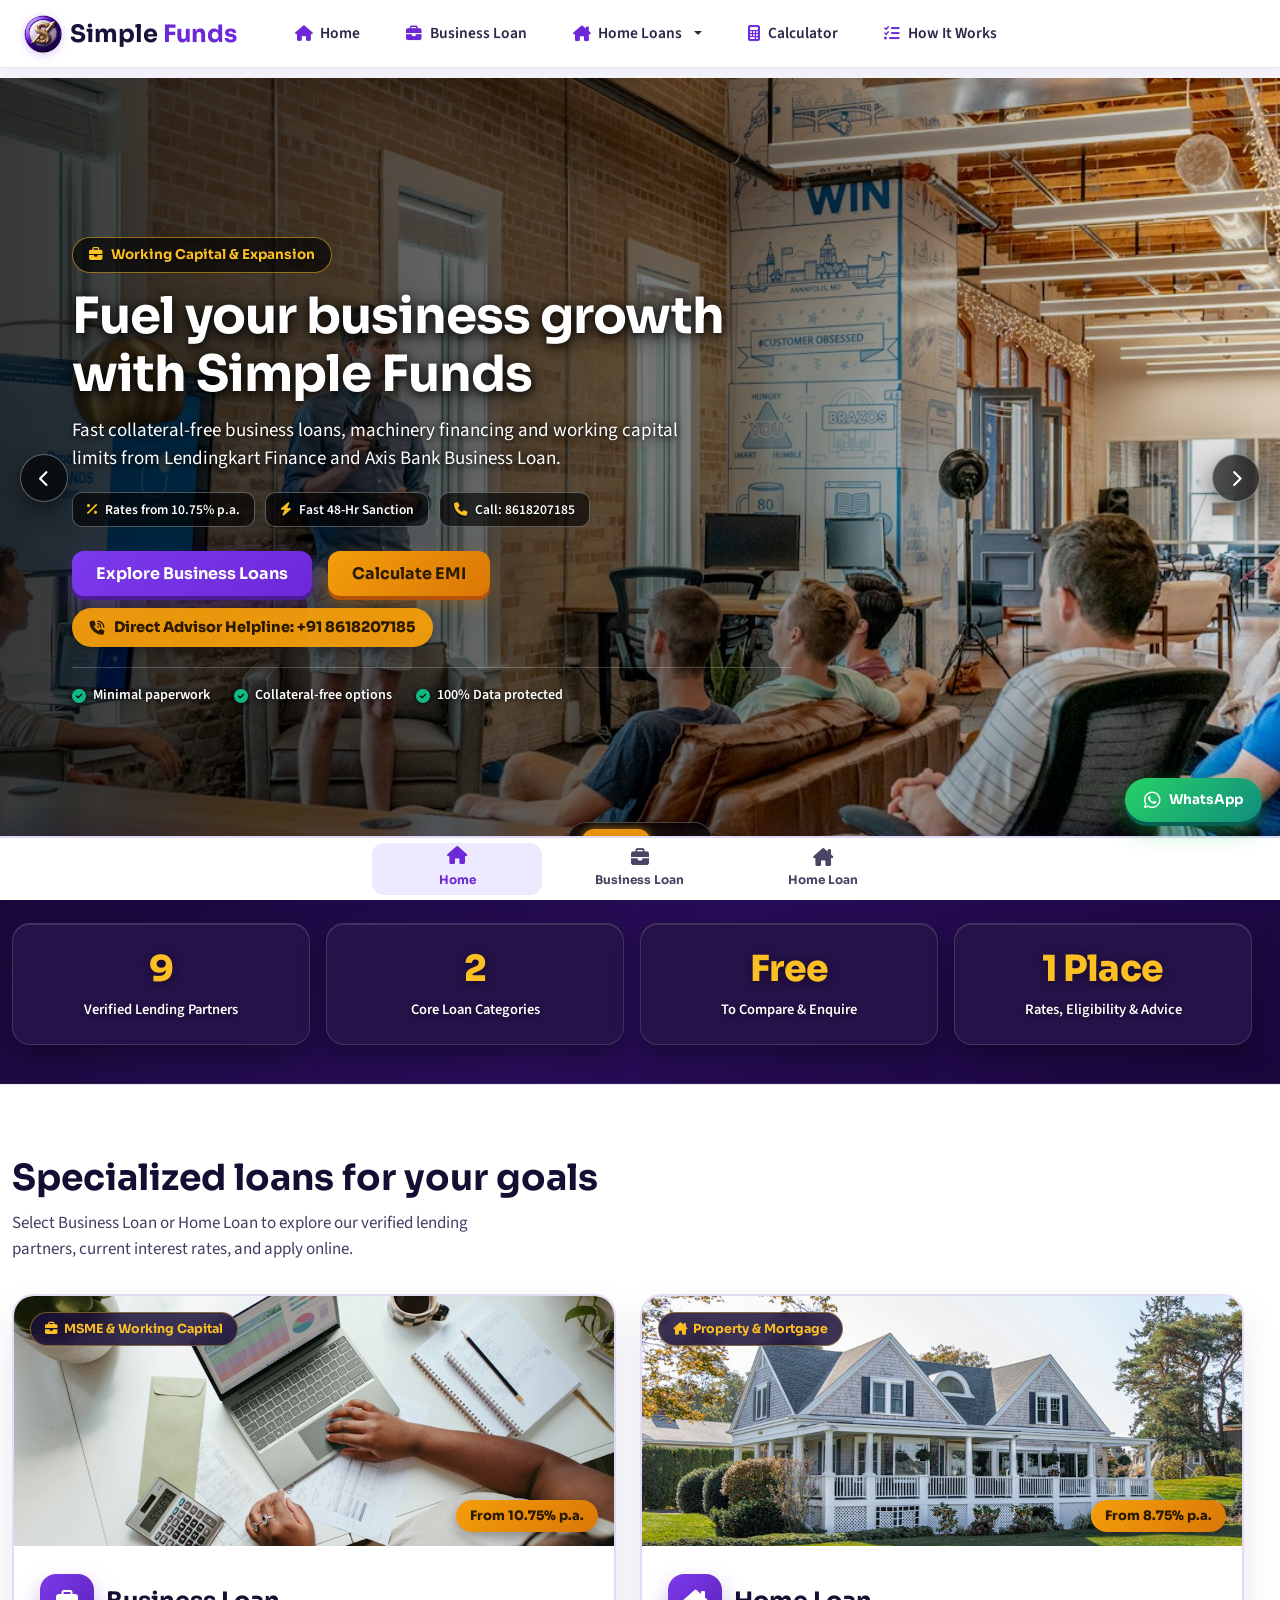
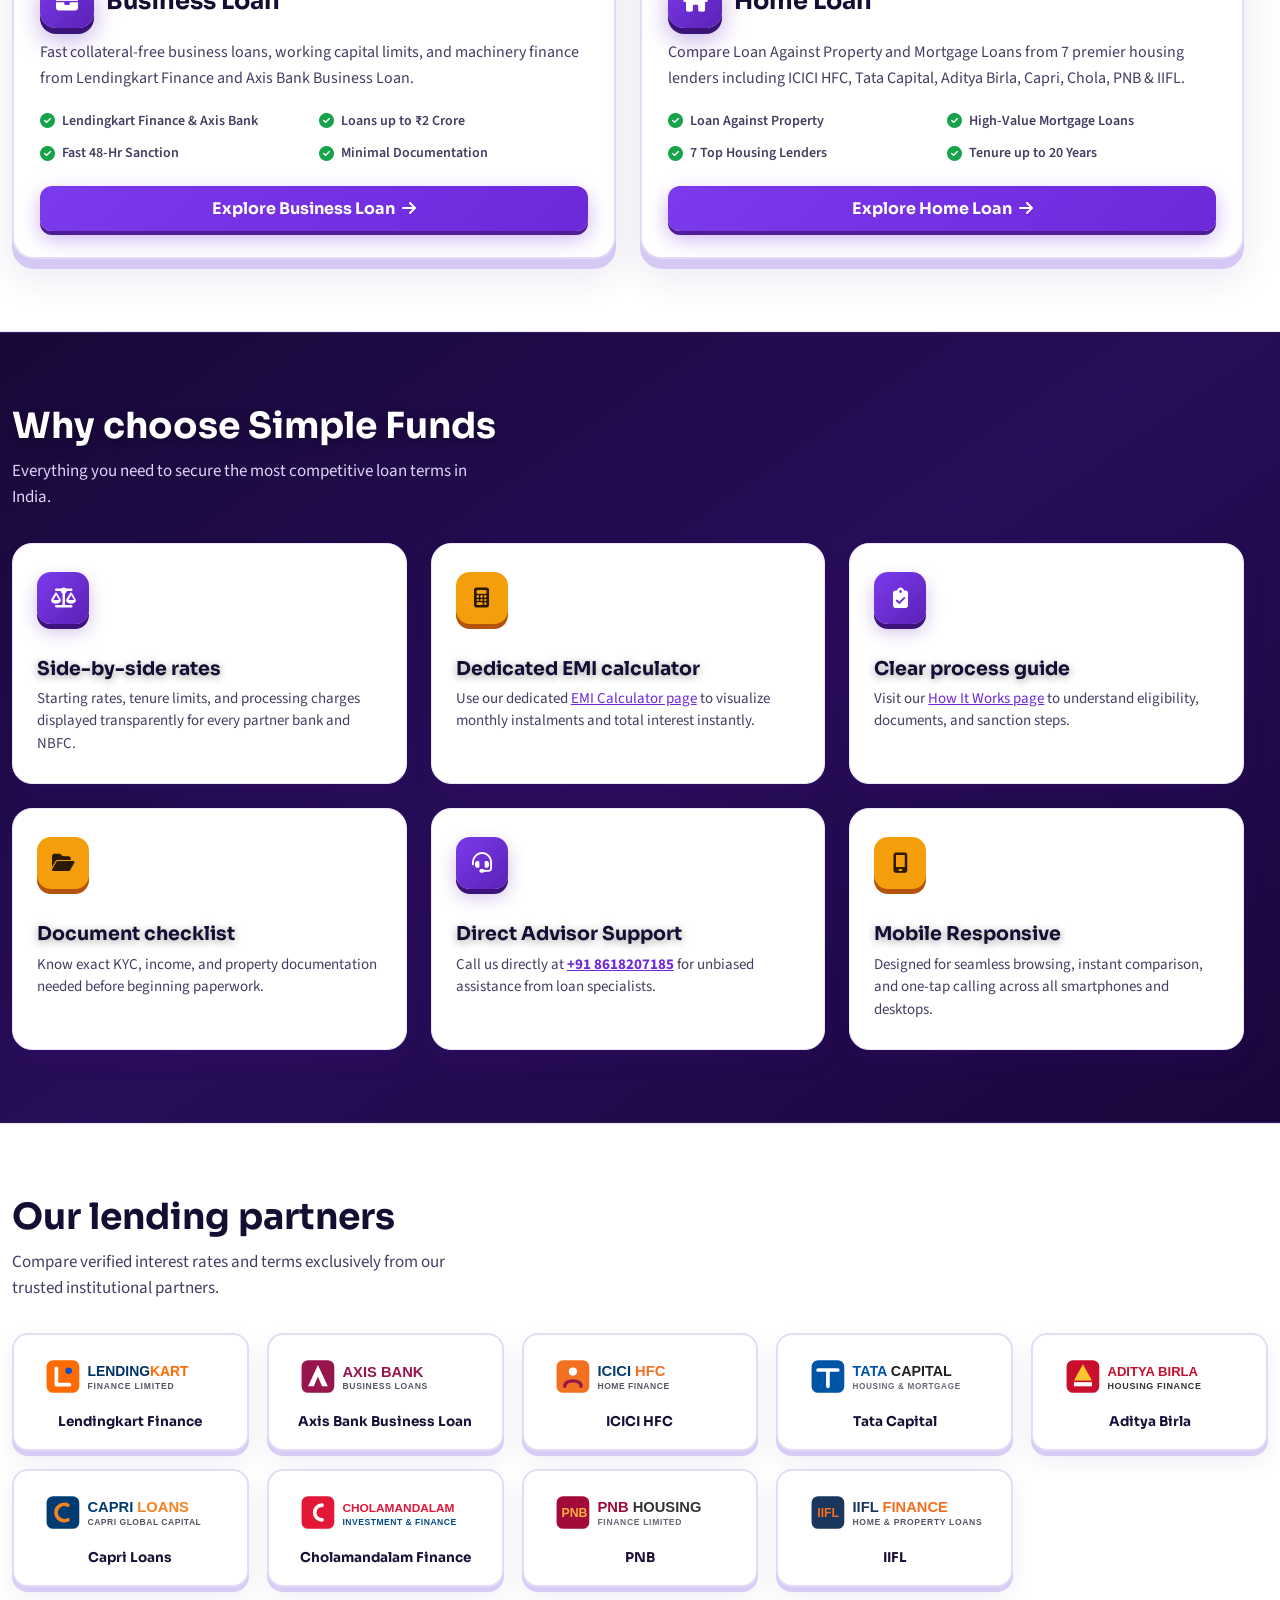
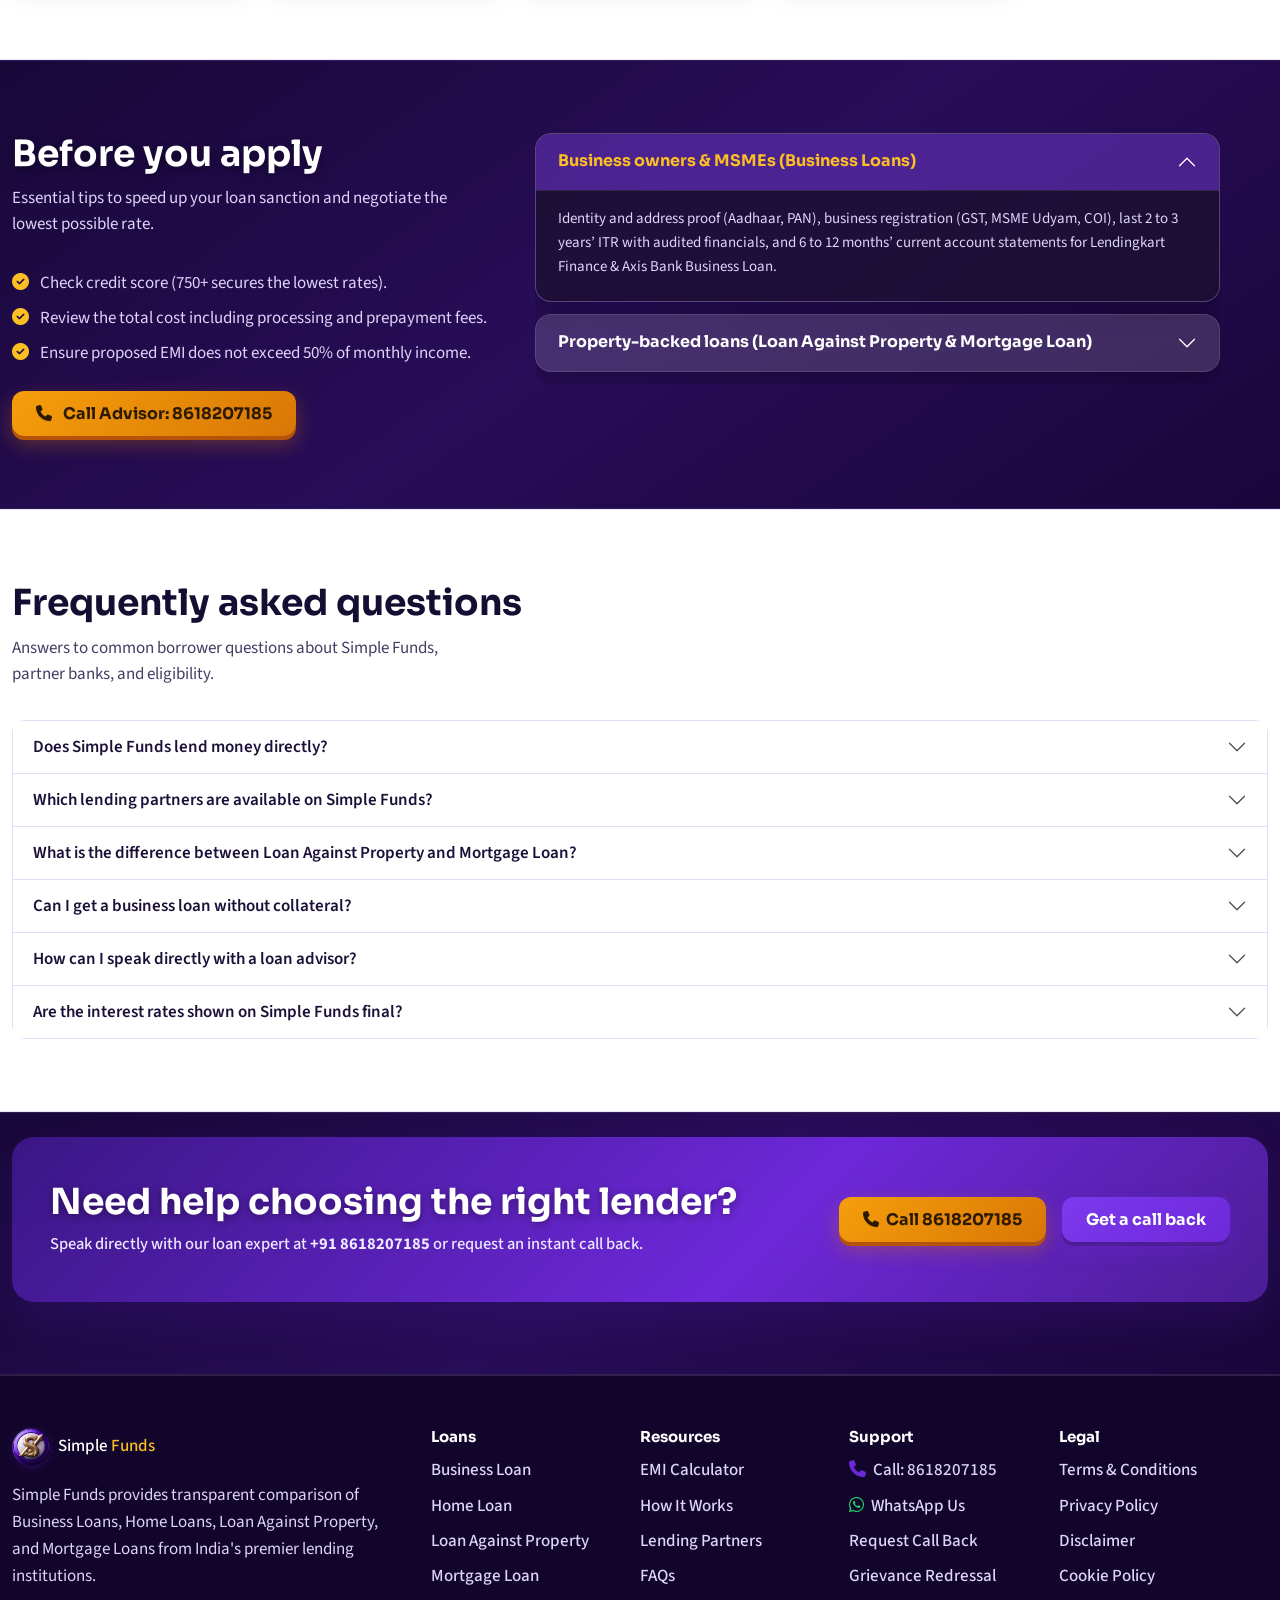
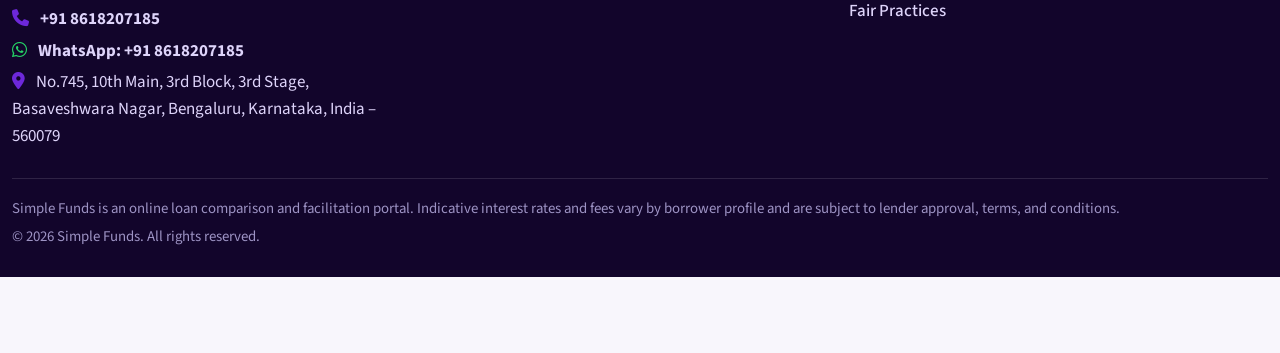
==== commit d90323b9: "address added" ====
--- a/index.html
+++ b/index.html
@@ -41,7 +41,7 @@
         <button class="navbar-toggler" type="button" data-bs-toggle="collapse" data-bs-target="#nav" aria-controls="nav"
           aria-expanded="false" aria-label="Toggle navigation"><span class="tg"></span></button>
         <div class="collapse navbar-collapse" id="nav">
-          <ul class="navbar-nav ms-auto mb-2 mb-xl-0" id="menu">
+          <ul class="navbar-nav me-auto mb-2 mb-xl-0" id="menu">
             <li class="nav-item">
               <a class="nav-link active" href="index.html"><i class="fa-solid fa-house"></i> Home</a>
             </li>
@@ -478,7 +478,8 @@
           </a>
           <p class="mt-3">Simple Funds provides transparent comparison of Business Loans, Home Loans, Loan Against Property, and Mortgage Loans from India's premier lending institutions.</p>
           <p class="mb-1"><i class="fa-solid fa-phone me-2"></i> <a href="tel:8618207185" class="text-decoration-none fw-bold">+91 8618207185</a></p>
-          <p class="mb-0"><i class="fa-solid fa-location-dot me-2"></i> Bangalore, Karnataka, India</p>
+          <p class="mb-1"><i class="fa-brands fa-whatsapp me-2" style="color: #25D366;"></i> <a href="https://wa.me/918618207185" target="_blank" rel="noopener noreferrer" class="text-decoration-none fw-bold">WhatsApp: +91 8618207185</a></p>
+          <p class="mb-0"><i class="fa-solid fa-location-dot me-2"></i> No.745, 10th Main, 3rd Block, 3rd Stage, Basaveshwara Nagar, Bengaluru, Karnataka, India – 560079</p>
         </div>
         <div class="col-6 col-lg-2">
           <h3>Loans</h3>
@@ -501,7 +502,8 @@
         <div class="col-6 col-lg-2">
           <h3>Support</h3>
           <ul>
-            <li><a href="tel:8618207185">Call: 8618207185</a></li>
+            <li><a href="tel:8618207185"><i class="fa-solid fa-phone me-1"></i> Call: 8618207185</a></li>
+            <li><a href="https://wa.me/918618207185" target="_blank" rel="noopener noreferrer"><i class="fa-brands fa-whatsapp me-1" style="color: #25D366;"></i> WhatsApp Us</a></li>
             <li><button data-apply>Request Call Back</button></li>
             <li><button data-legal="grievance">Grievance Redressal</button></li>
             <li><button data-legal="fair">Fair Practices</button></li>
@@ -519,14 +521,14 @@
       </div>
       <hr>
       <p class="small mb-1">Simple Funds is an online loan comparison and facilitation portal. Indicative interest rates and fees vary by borrower profile and are subject to lender approval, terms, and conditions.</p>
-      <p class="small mb-0">© <span id="yr">2026</span> Simple Funds. All rights reserved. Bangalore, Karnataka, India.</p>
+      <p class="small mb-0">© <span id="yr">2026</span> Simple Funds. All rights reserved.</p>
     </div>
   </footer>
 
-  <!-- Floating Sticky Call Button (Bottom Right - Just Call Now) -->
-  <a href="tel:8618207185" class="floating-call-btn" aria-label="Call Now" id="stickyCallBtn">
-    <i class="fa-solid fa-phone"></i>
-    <span>Call Now</span>
+  <!-- Floating Sticky WhatsApp Button (Bottom Right) -->
+  <a href="https://wa.me/918618207185" class="floating-whatsapp-btn" aria-label="Chat on WhatsApp" id="stickyWhatsAppBtn" target="_blank" rel="noopener noreferrer">
+    <i class="fa-brands fa-whatsapp"></i>
+    <span>WhatsApp</span>
   </a>
 
   <!-- Sticky Bottom Navigation Bar (Only Home, Business Loan, Home Loan) -->
--- a/css/style.css
+++ b/css/style.css
@@ -105,6 +105,7 @@
     padding: 0 28px !important;
     display: flex;
     align-items: center;
+    justify-content: flex-start !important;
 }
 
 .navbar-brand {
@@ -114,7 +115,7 @@
     font: 700 24px Sora, sans-serif;
     color: #1b1038 !important;
     text-decoration: none;
-    margin-right: 2.2rem !important;
+    margin-right: 1.5rem !important;
     flex-shrink: 0;
 }
 
@@ -134,7 +135,7 @@
     display: flex;
     align-items: center;
     gap: 10px;
-    margin: 0 !important;
+    margin: 0 0 0 16px !important;
     padding: 0;
 }
 
--- a/css/responsive.css
+++ b/css/responsive.css
@@ -65,8 +65,17 @@
   height: 100%;
   display: flex;
   align-items: center;
-  justify-content: space-between;
+  justify-content: flex-start !important;
   padding: 0 24px !important;
+}
+
+.qf-nav .navbar-toggler {
+  margin-left: auto !important;
+}
+
+.qf-nav .navbar-collapse {
+  flex-grow: 1;
+  justify-content: flex-start !important;
 }
 
 body {
@@ -156,7 +165,8 @@
   padding-bottom: 76px !important;
 }
 
-.floating-call-btn {
+.floating-call-btn,
+.floating-whatsapp-btn {
   bottom: 78px !important;
   right: 18px !important;
 }
@@ -224,7 +234,8 @@
   .bottom-tab i {
     font-size: 16px;
   }
-  .floating-call-btn {
+  .floating-call-btn,
+  .floating-whatsapp-btn {
     bottom: 72px !important;
     right: 12px !important;
     padding: 9px 15px !important;
@@ -303,8 +314,70 @@
 }
 
 /* --------------------------------------------------------------------------
-   4. STICKY FLOATING CALL BUTTON (Bottom Right, Concentric Non-Popping Glow)
+   4. STICKY FLOATING WHATSAPP & CALL BUTTON (Bottom Right)
    -------------------------------------------------------------------------- */
+.floating-whatsapp-btn {
+  position: fixed;
+  bottom: 78px;
+  right: 18px;
+  z-index: 1045;
+  display: inline-flex;
+  align-items: center;
+  justify-content: center;
+  gap: 8px;
+  padding: 11px 19px;
+  background: linear-gradient(135deg, #25D366, #128C7E);
+  color: #ffffff !important;
+  font-family: Sora, system-ui, sans-serif;
+  font-weight: 700;
+  font-size: 13.5px;
+  border: 0;
+  border-radius: 99px;
+  cursor: pointer;
+  box-shadow: 0 4px 0 #075E54, 0 8px 24px rgba(37, 211, 102, 0.45);
+  animation: whatsappBtnPulse 2.4s cubic-bezier(0.24, 0, 0.38, 1) infinite;
+  transition: transform 0.2s ease, background 0.2s ease, box-shadow 0.2s ease;
+  text-decoration: none !important;
+  -webkit-tap-highlight-color: transparent;
+}
+
+.floating-whatsapp-btn:hover {
+  transform: translateY(-2px);
+  background: linear-gradient(135deg, #2ae06f, #0d7065);
+  color: #ffffff !important;
+  box-shadow: 0 5px 0 #075E54, 0 10px 28px rgba(37, 211, 102, 0.6);
+}
+
+.floating-whatsapp-btn:active {
+  transform: translateY(2px);
+}
+
+.floating-whatsapp-btn i {
+  font-size: 19px;
+  color: #ffffff;
+  animation: whatsappJiggle 3.2s ease-in-out infinite;
+}
+
+@keyframes whatsappJiggle {
+  0%, 75%, 100% { transform: rotate(0deg) scale(1); }
+  80% { transform: rotate(-14deg) scale(1.12); }
+  85% { transform: rotate(14deg) scale(1.12); }
+  90% { transform: rotate(-8deg) scale(1.06); }
+  95% { transform: rotate(8deg) scale(1.06); }
+}
+
+@keyframes whatsappBtnPulse {
+  0% {
+    box-shadow: 0 4px 0 #075E54, 0 0 0 0 rgba(37, 211, 102, 0.75), 0 8px 20px rgba(18, 140, 126, 0.35);
+  }
+  65% {
+    box-shadow: 0 4px 0 #075E54, 0 0 0 14px rgba(37, 211, 102, 0), 0 8px 20px rgba(18, 140, 126, 0.35);
+  }
+  100% {
+    box-shadow: 0 4px 0 #075E54, 0 0 0 0 rgba(37, 211, 102, 0), 0 8px 20px rgba(18, 140, 126, 0.35);
+  }
+}
+
 .floating-call-btn {
   position: fixed;
   bottom: 78px;
@@ -761,7 +834,8 @@
     font-size: 15px;
   }
 
-  .floating-call-btn {
+  .floating-call-btn,
+  .floating-whatsapp-btn {
     bottom: 72px;
     right: 14px;
     padding: 9px 15px;
